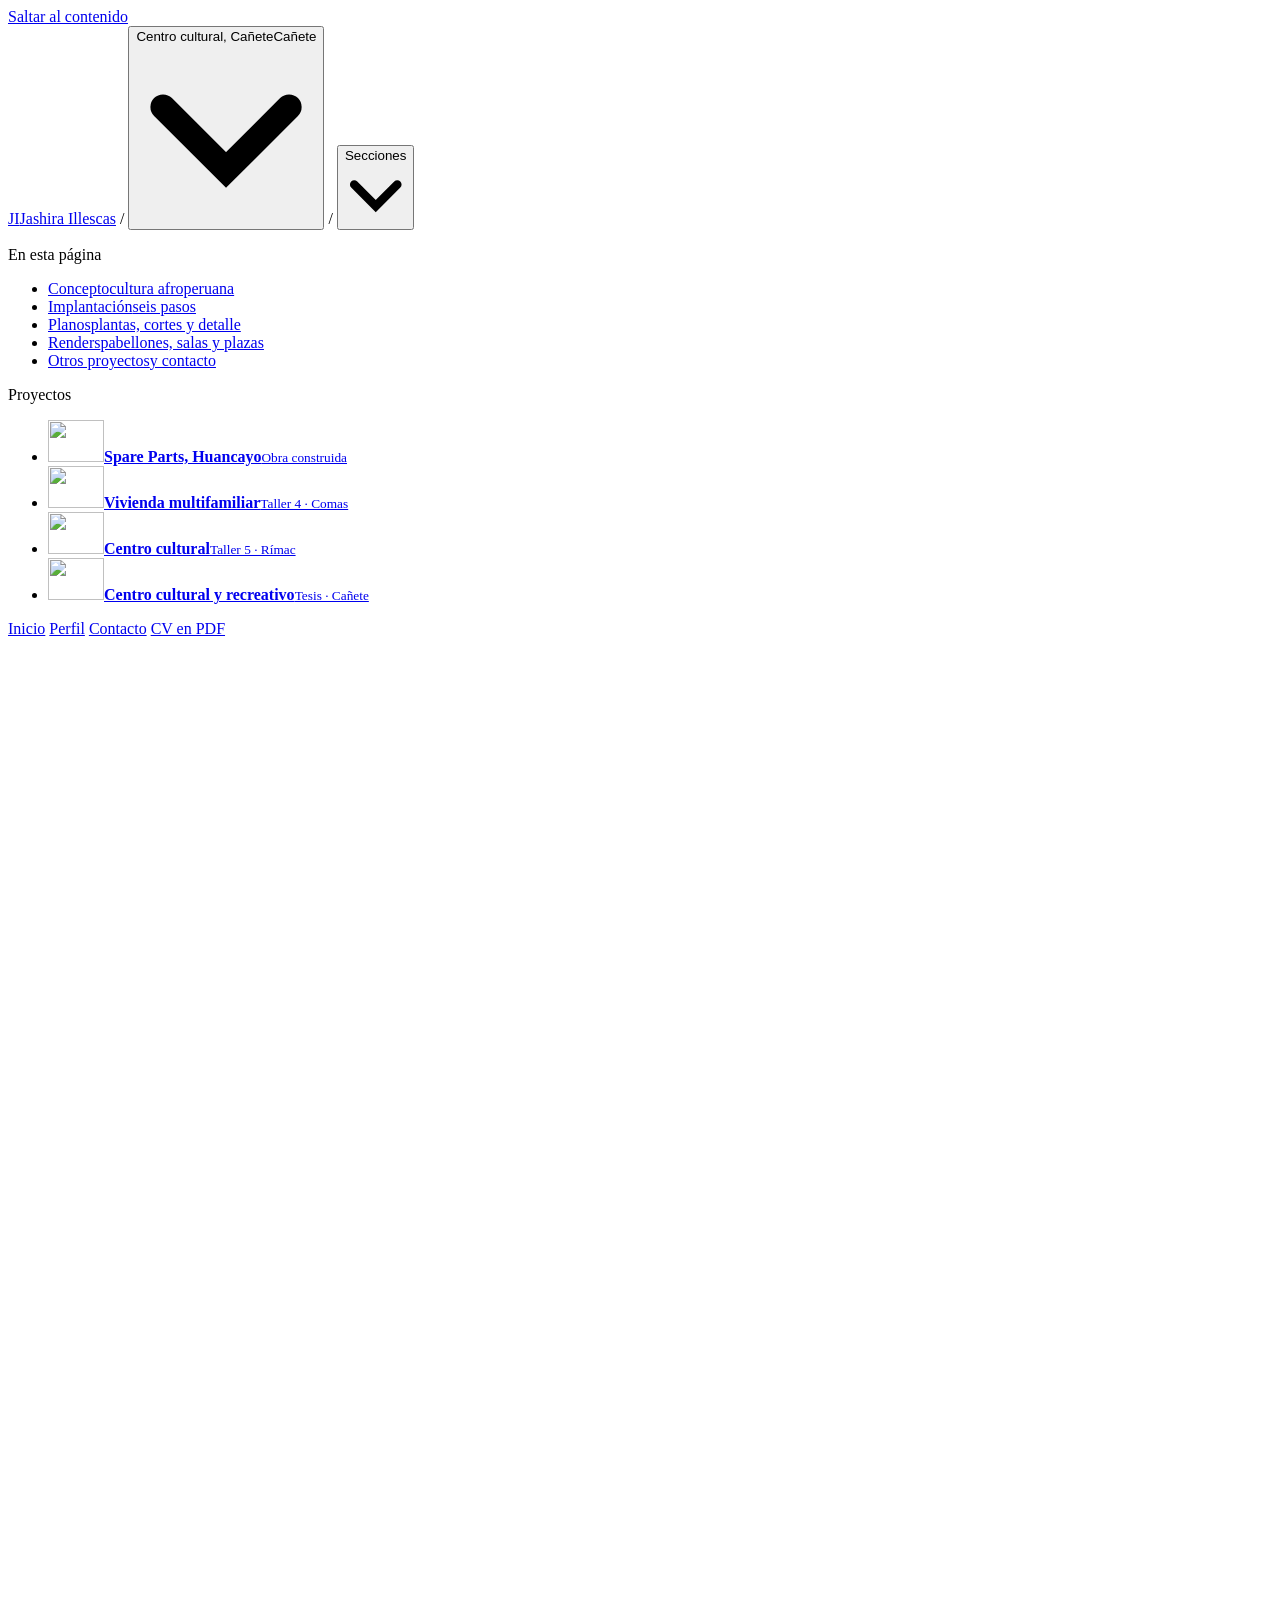
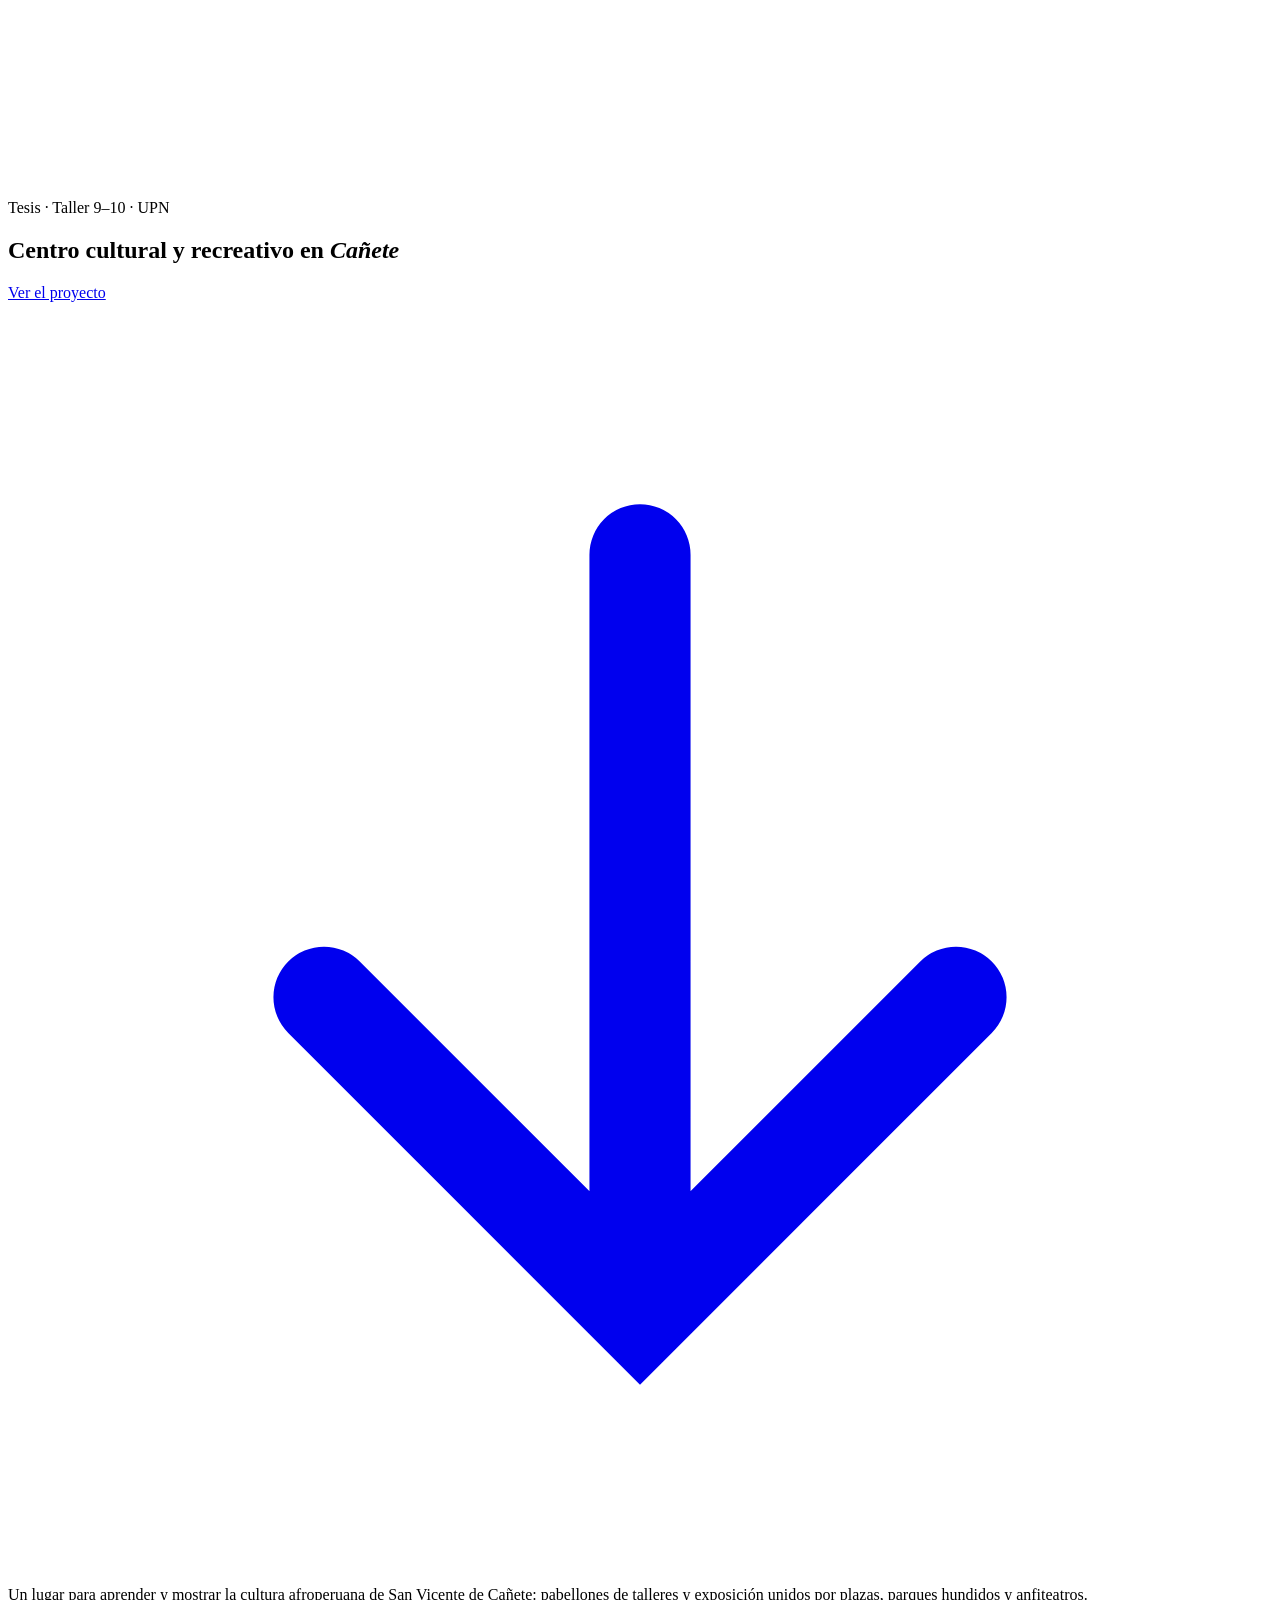
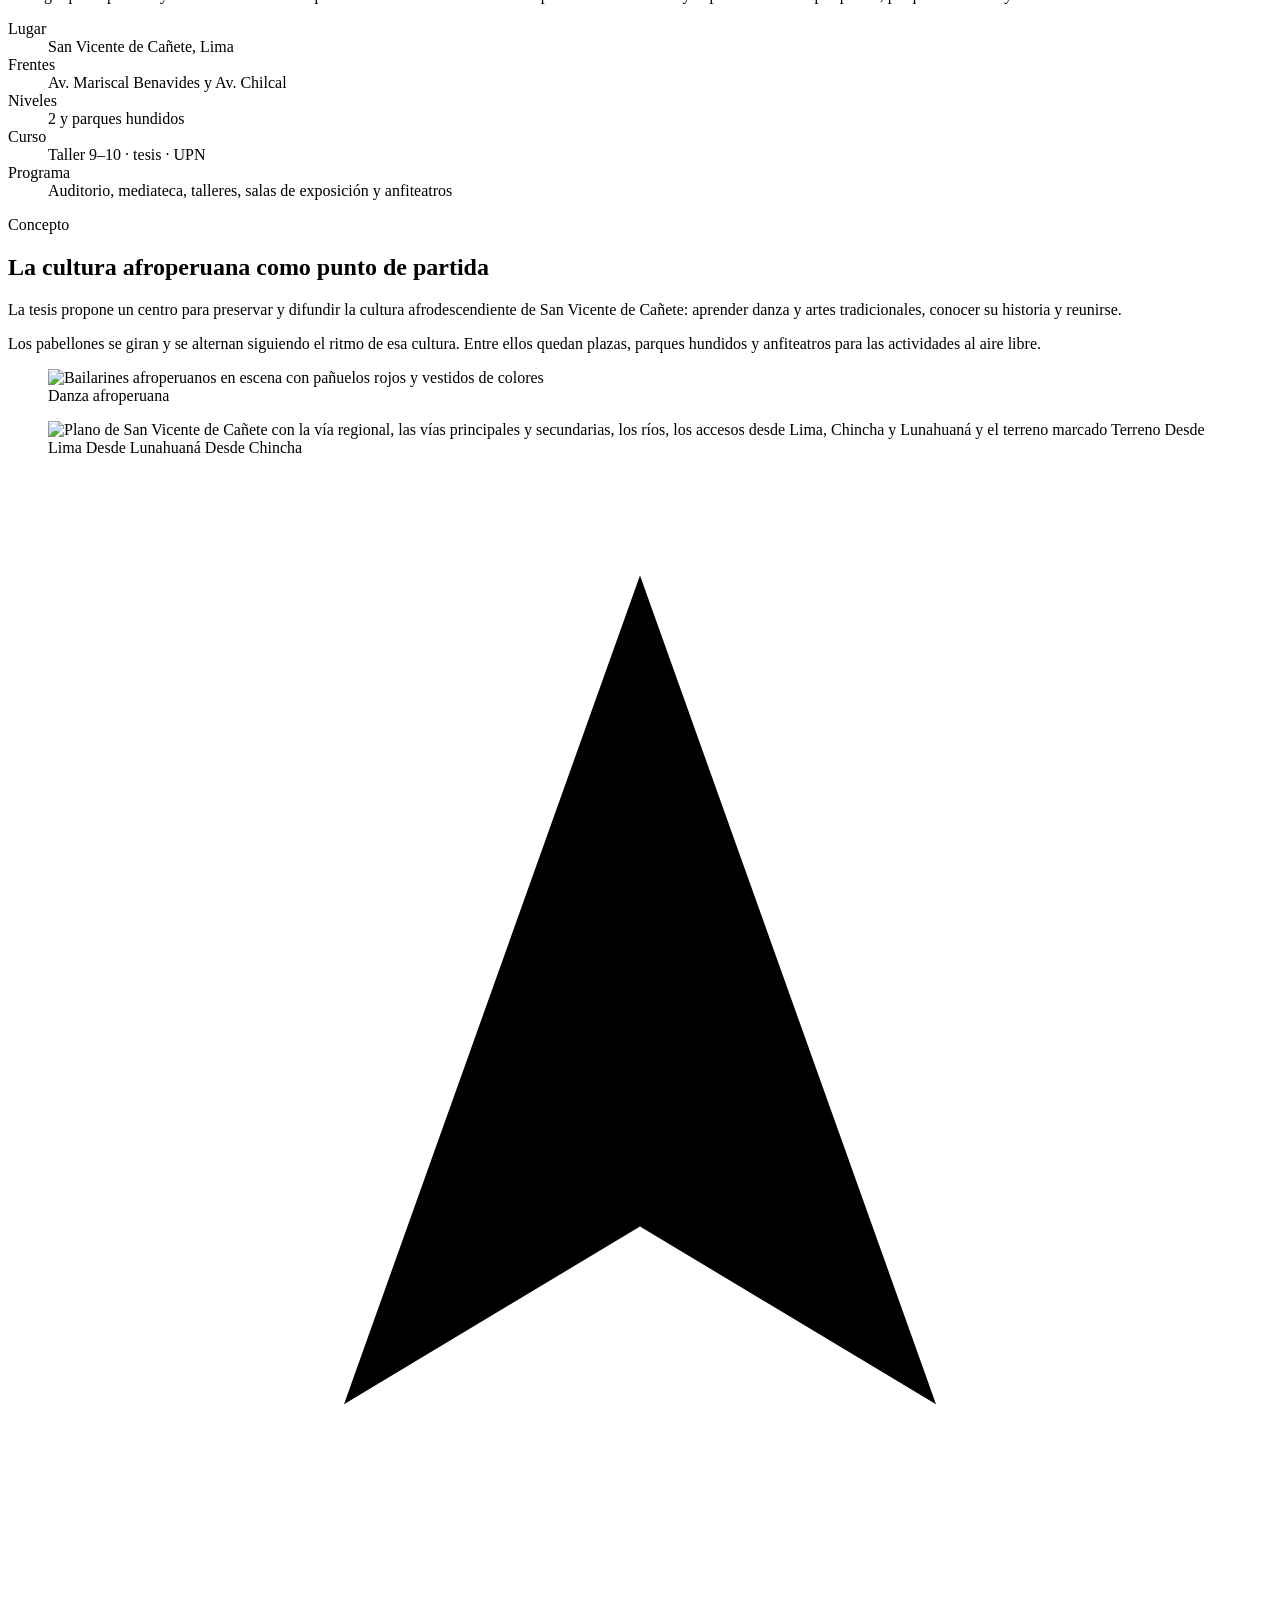
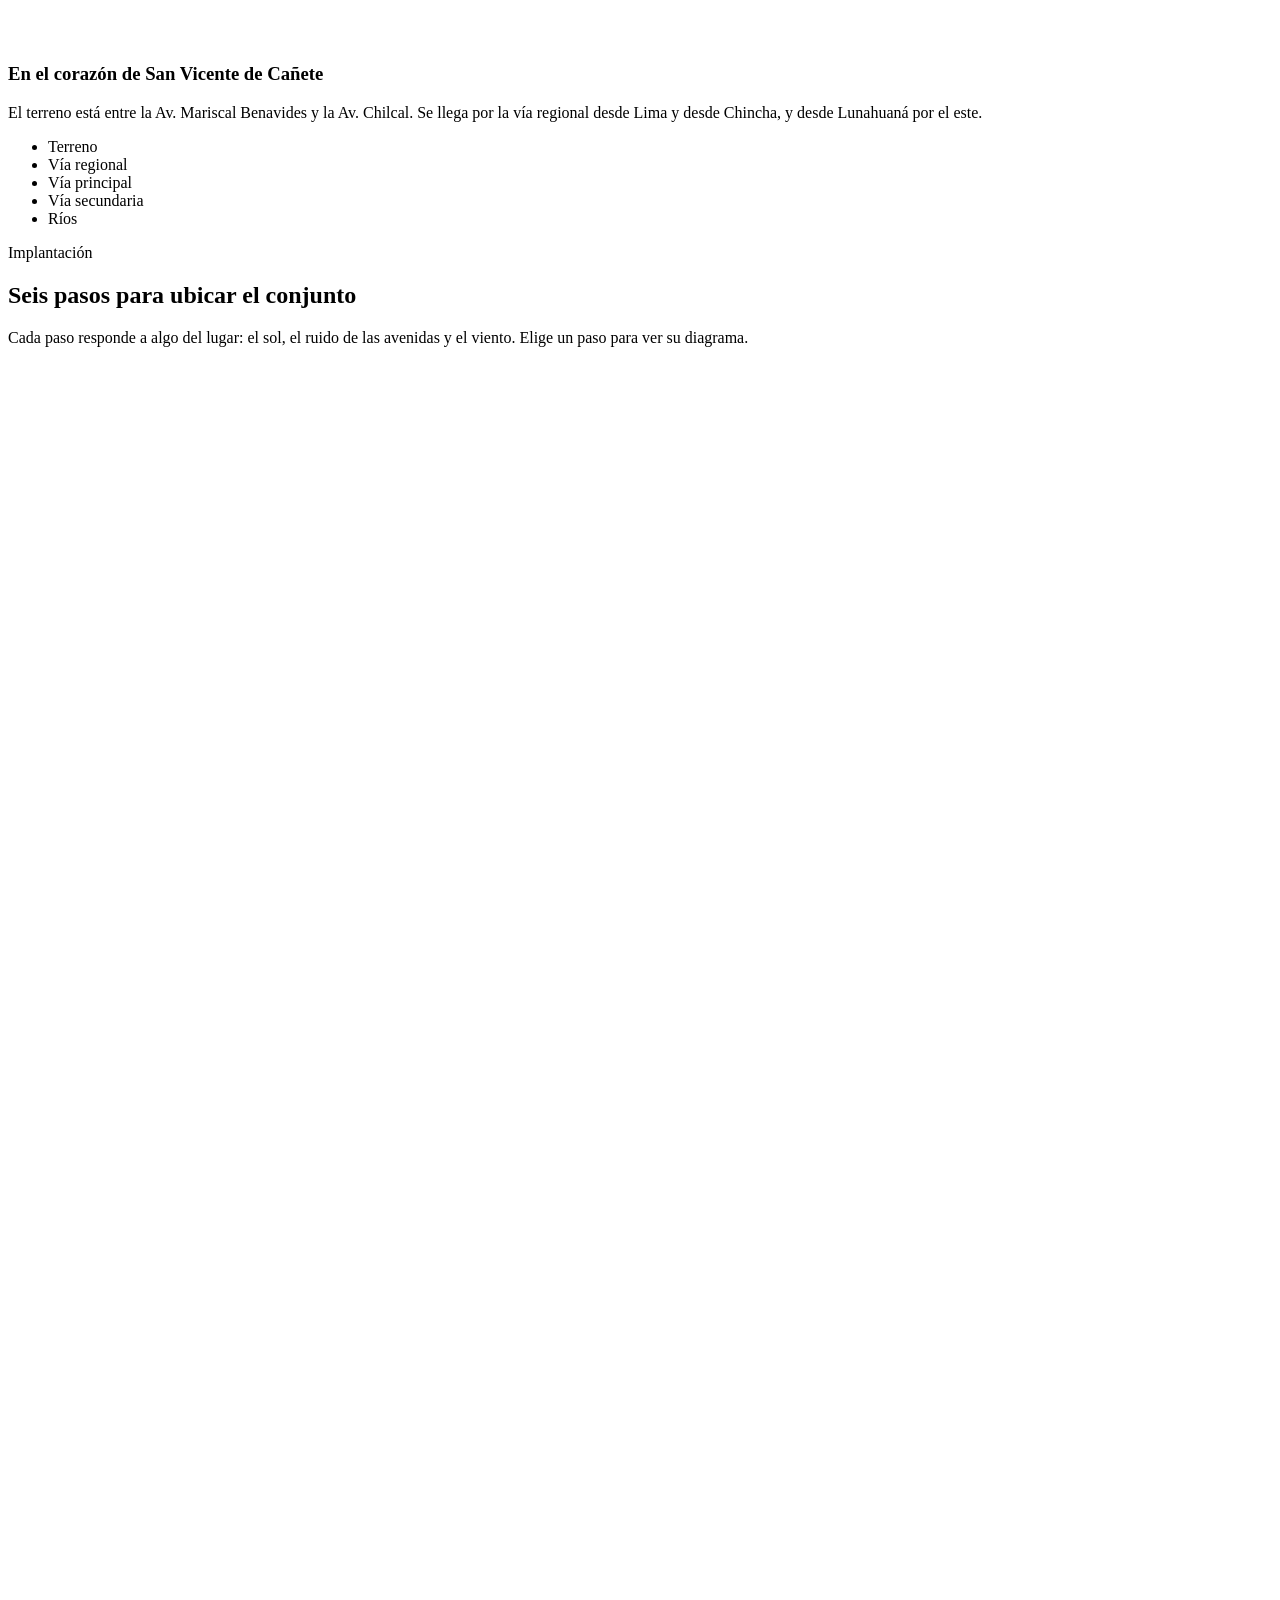
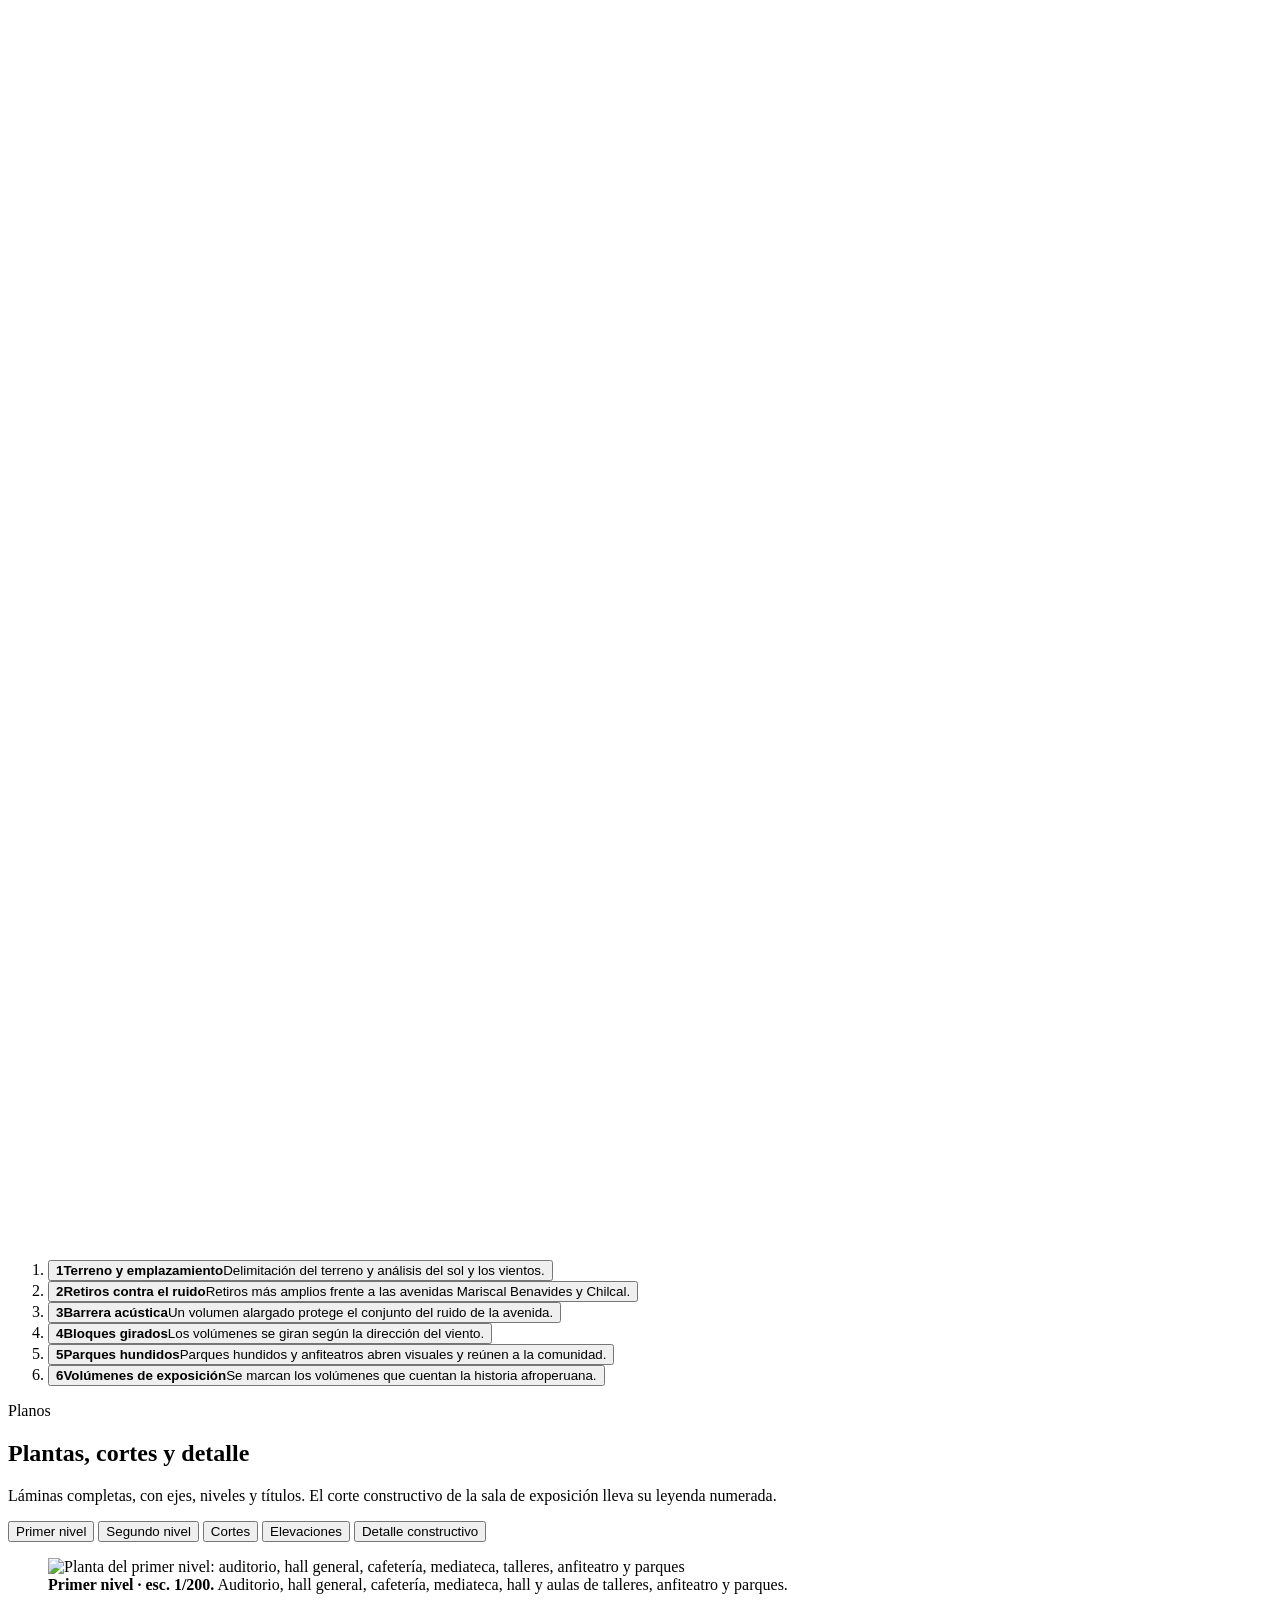
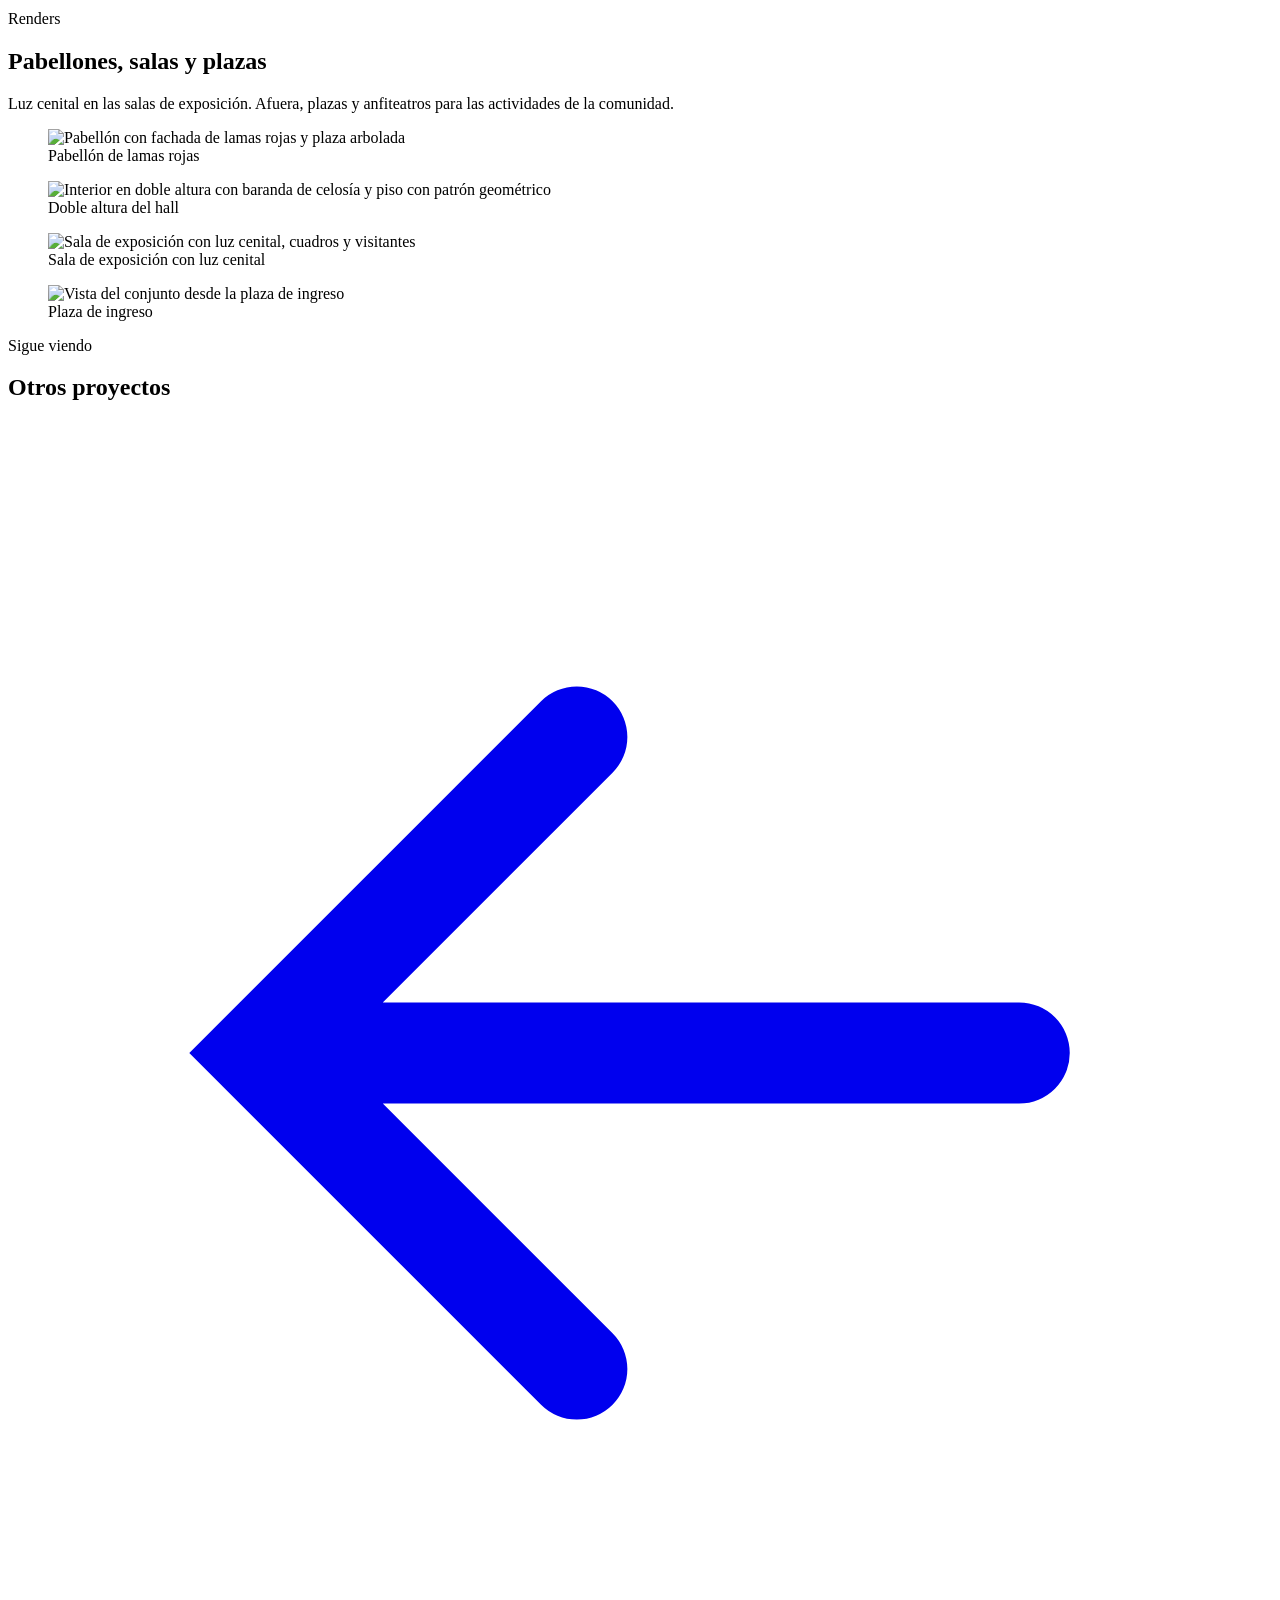
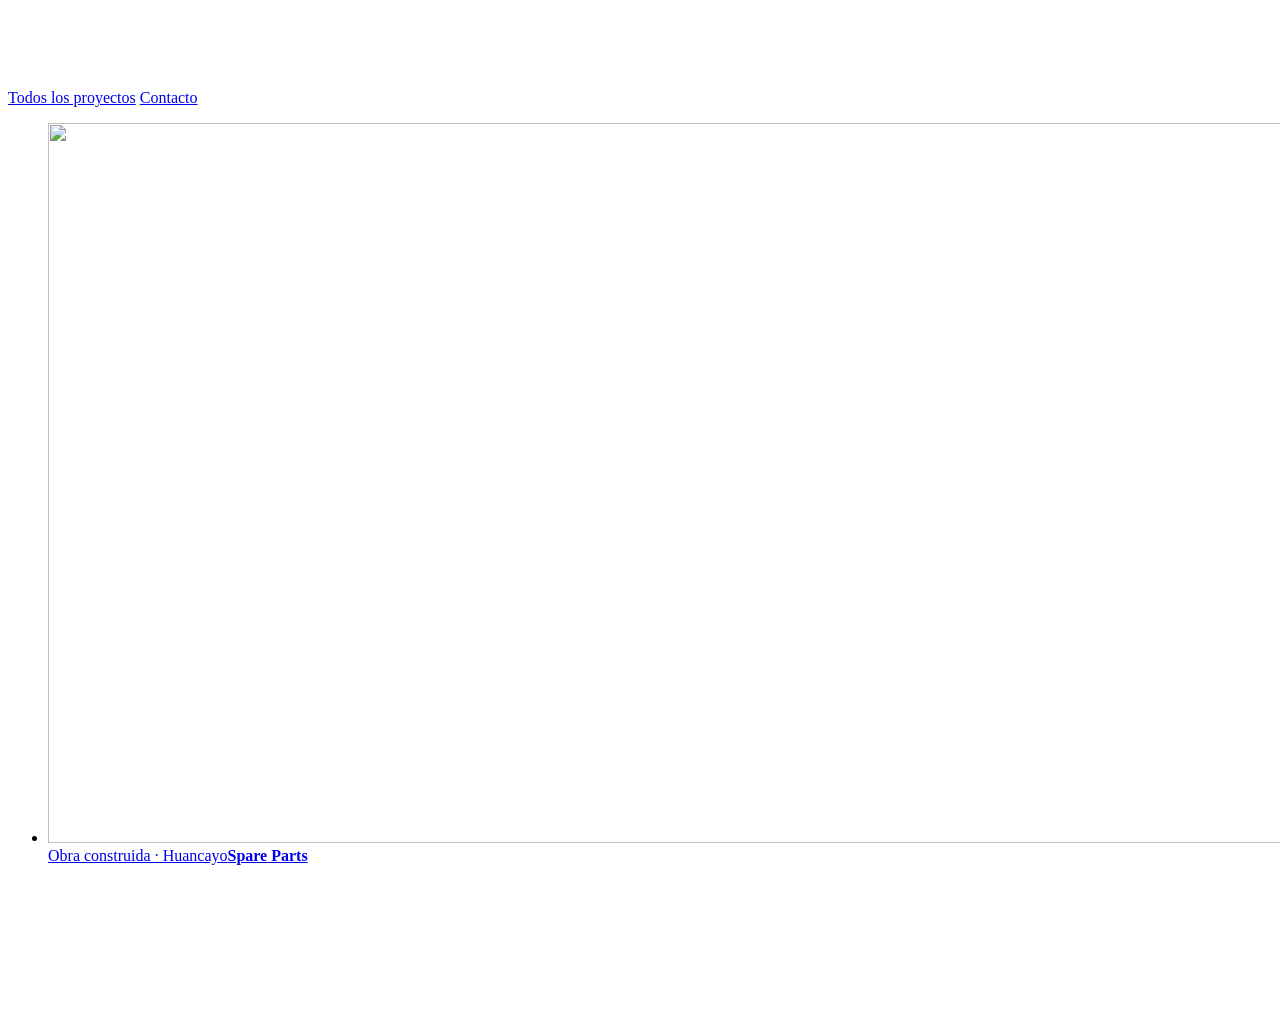
==== centro-cultural-canete.html @ 778f3040 "Add files via upload" ====
<!doctype html>
<html lang="es">
<head>
  <meta charset="utf-8">
  <meta name="viewport" content="width=device-width, initial-scale=1">
  <title>Centro cultural y recreativo en Cañete · Jashira Illescas</title>
  <meta name="description" content="Tesis (Taller 9–10, UPN): centro cultural y recreativo para la cultura afroperuana en San Vicente de Cañete. Implantación, plantas, cortes, elevaciones, detalle constructivo y renders.">
  <meta name="theme-color" content="#f2f2ef">
  <meta property="og:title" content="Centro cultural y recreativo en Cañete · Jashira Illescas">
  <meta property="og:description" content="Mi tesis: pabellones, parques hundidos y anfiteatros en San Vicente de Cañete.">
  <meta property="og:image" content="img/og.jpg">
  <link rel="icon" href="assets/img/favicon.svg" type="image/svg+xml">
  <link rel="preconnect" href="https://fonts.googleapis.com">
  <link rel="preconnect" href="https://fonts.gstatic.com" crossorigin>
  <link rel="stylesheet" href="https://fonts.googleapis.com/css2?family=Commissioner:wght,FLAR,VOLM@300..700,40,0&family=Fraunces:ital,opsz,wght,SOFT,WONK@0,9..144,300..600,100,0;1,9..144,300..600,100,1&display=swap">
  <link rel="stylesheet" href="assets/css/styles.css?v=10">
  <script>
    // Antes del primer pintado: marca que hay JS, permite ver la versión con todas las animaciones
    // (localStorage animar=1) y, al llegar desde otra página del sitio, le da a la portada (o a la tarjeta
    // del proyecto de donde vienes) el nombre «foto» para que la imagen viaje en la transición.
    (function () {
      var h = document.documentElement;
      h.classList.add("js");
      try { if (localStorage.getItem("animar") === "1") h.classList.add("animar"); } catch (e) {}
      addEventListener("pagereveal", function (e) {
        if (!e.viewTransition || (!h.classList.contains("animar") && matchMedia("(prefers-reduced-motion: reduce)").matches)) return;
        var img = document.querySelector(".cubierta__img img");
        if (!img) {
          var act = window.navigation && navigation.activation, desde = act && act.from && act.from.url;
          var archivo = desde ? new URL(desde).pathname.split("/").pop() : "";
          if (archivo) img = document.querySelector('.destacada[href="' + archivo + '"] > img, .tarjeta[href="' + archivo + '"] img');
        }
        if (!img) return;
        var r = img.getBoundingClientRect();
        if (!(r.width && r.bottom > 0 && r.top < innerHeight)) return;
        img.style.viewTransitionName = "foto";
        e.viewTransition.finished.finally(function () { img.style.viewTransitionName = ""; });
      });
    })();
  </script>
  <script type="speculationrules">
    { "prerender": [{ "where": { "and": [{ "href_matches": "/*" }, { "not": { "selector_matches": "[download], [target=_blank]" } }] }, "eagerness": "moderate" }] }
  </script>
</head>
<body data-proyecto="canete">
  <a class="saltar" href="#contenido">Saltar al contenido</a>

  <header class="isla isla--proyecto vidrio" data-isla data-brillo>
    <a class="isla__marca" href="./" aria-label="Inicio: Jashira Illescas"><span class="isla__sello" aria-hidden="true">JI</span><span class="isla__nombre">Jashira Illescas</span></a>
    <span class="isla__sep" aria-hidden="true">/</span>
    <button class="isla__boton isla__boton--proyecto" type="button" data-abre="proyectos" aria-expanded="false" aria-controls="proyectos"><i aria-hidden="true"></i><span class="isla__largo">Centro cultural, Cañete</span><span class="isla__corto">Cañete</span><svg class="flecha-abajo" viewBox="0 0 10 10" aria-hidden="true"><path d="M1.5 3.5 5 7l3.5-3.5" fill="none" stroke="currentColor" stroke-width="1.4" stroke-linecap="round"/></svg></button>
    <span class="isla__sep" aria-hidden="true">/</span>
    <button class="isla__boton isla__boton--seccion" type="button" data-abre="secciones" aria-expanded="false" aria-controls="secciones"><span data-seccion-actual>Secciones</span><svg class="flecha-abajo" viewBox="0 0 10 10" aria-hidden="true"><path d="M1.5 3.5 5 7l3.5-3.5" fill="none" stroke="currentColor" stroke-width="1.4" stroke-linecap="round"/></svg></button>
    <span class="isla__avance" aria-hidden="true"></span>
  </header>
  <nav class="emergente vidrio" id="secciones" aria-label="Secciones del proyecto">
    <p class="emergente__titulo">En esta página</p>
    <ul class="lista-secciones">
      <li><a href="#concepto"><span>Concepto</span><span>cultura afroperuana</span></a></li>
      <li><a href="#implantacion"><span>Implantación</span><span>seis pasos</span></a></li>
      <li><a href="#planos"><span>Planos</span><span>plantas, cortes y detalle</span></a></li>
      <li><a href="#renders"><span>Renders</span><span>pabellones, salas y plazas</span></a></li>
      <li><a href="#fin"><span>Otros proyectos</span><span>y contacto</span></a></li>
    </ul>
  </nav>
  <nav class="emergente vidrio" id="proyectos" aria-label="Proyectos">
    <p class="emergente__titulo">Proyectos</p>
    <ul class="lista-proyectos">
      <li><a href="spare-parts-huancayo.html" style="--c-acr: var(--spare-acrilico)"><img src="img/spare/mini-480.webp" alt="" width="56" height="42" loading="lazy"><span><strong>Spare Parts, Huancayo</strong><small>Obra construida</small></span><i aria-hidden="true"></i></a></li>
      <li><a href="vivienda-multifamiliar.html" style="--c-acr: var(--vivienda-acrilico)"><img src="img/vivienda/mini-480.webp" alt="" width="56" height="42" loading="lazy"><span><strong>Vivienda multifamiliar</strong><small>Taller 4 · Comas</small></span><i aria-hidden="true"></i></a></li>
      <li><a href="centro-cultural-rimac.html" style="--c-acr: var(--rimac-acrilico)"><img src="img/rimac/mini-480.webp" alt="" width="56" height="42" loading="lazy"><span><strong>Centro cultural</strong><small>Taller 5 · Rímac</small></span><i aria-hidden="true"></i></a></li>
      <li><a href="centro-cultural-canete.html" aria-current="page" style="--c-acr: var(--canete-acrilico)"><img src="img/canete/mini-480.webp" alt="" width="56" height="42" loading="lazy"><span><strong>Centro cultural y recreativo</strong><small>Tesis · Cañete</small></span><i aria-hidden="true"></i></a></li>
    </ul>
    <div class="emergente__pie">
      <a href="./">Inicio</a>
      <a href="./#perfil">Perfil</a>
      <a href="./#contacto">Contacto</a>
      <a class="cv" href="descargas/CV_Jashira_Illescas.pdf" download>CV en PDF</a>
    </div>
  </nav>

  <main id="contenido">
    <section class="cubierta" aria-labelledby="t-proyecto">
      <figure class="cubierta__img"><img src="img/canete/portada-2000.webp" srcset="img/canete/portada-1200.webp 1200w, img/canete/portada-2000.webp 2000w" sizes="100vw" width="2000" height="1125" fetchpriority="high" alt="Render al atardecer: fachada de vidrio con celosías de madera sobre una plaza con graderías y árboles"></figure>
      <div class="contenedor cubierta__contenido">
        <div class="cubierta__placa vidrio vidrio--oscuro" data-brillo>
          <span class="canto" aria-hidden="true"></span>
          <p class="etiqueta etiqueta--clara">Tesis · Taller 9–10 · UPN</p>
          <h1 class="cubierta__titulo" id="t-proyecto">Centro cultural y recreativo en <em>Cañete</em></h1>
        </div>
        <a class="cubierta__bajar vidrio vidrio--oscuro" href="#resumen">Ver el proyecto <svg viewBox="0 0 20 20" fill="none" stroke="currentColor" stroke-width="1.6" stroke-linecap="round" aria-hidden="true"><path d="M10 4v12m-5-5 5 5 5-5"/></svg></a>
      </div>
    </section>

    <!-- resumen: lema y ficha, fuera de la foto -->
    <section class="resumen" id="resumen" aria-label="Resumen del proyecto">
      <div class="contenedor hoja resumen__hoja revelar" data-brillo>
        <p class="resumen__lema">Un lugar para aprender y mostrar la cultura afroperuana de San Vicente de Cañete: pabellones de talleres y exposición unidos por plazas, parques hundidos y anfiteatros.</p>
        <dl class="ficha">
          <div><dt>Lugar</dt><dd>San Vicente de Cañete, Lima</dd></div>
          <div><dt>Frentes</dt><dd>Av. Mariscal Benavides y Av. Chilcal</dd></div>
          <div><dt>Niveles</dt><dd>2 y parques hundidos</dd></div>
          <div><dt>Curso</dt><dd>Taller 9–10 · tesis · UPN</dd></div>
          <div class="ficha__ancha"><dt>Programa</dt><dd>Auditorio, mediateca, talleres, salas de exposición y anfiteatros</dd></div>
        </dl>
      </div>
    </section>

    <section class="seccion" id="concepto" aria-labelledby="t-concepto">
      <div class="contenedor hoja" data-brillo>
        <div class="bloque">
          <div class="revelar">
            <p class="etiqueta">Concepto</p>
            <h2 class="titulo" id="t-concepto">La cultura afroperuana como punto de partida</h2>
            <p class="entradilla" style="margin-top:1.2rem">La tesis propone un centro para preservar y difundir la cultura afrodescendiente de San Vicente de Cañete: aprender danza y artes tradicionales, conocer su historia y reunirse.</p>
            <p class="texto">Los pabellones se giran y se alternan siguiendo el ritmo de esa cultura. Entre ellos quedan plazas, parques hundidos y anfiteatros para las actividades al aire libre.</p>
          </div>
          <div class="galeria revelar">
            <figure class="foto g-12"><img src="img/canete/danza-500.webp" width="500" height="333" loading="lazy" alt="Bailarines afroperuanos en escena con pañuelos rojos y vestidos de colores" style="max-width:500px"><figcaption>Danza afroperuana</figcaption></figure>
          </div>
        </div>

        <!-- ubicación: el mapa con el terreno, los accesos y la leyenda de la lámina -->
        <div class="ubicacion revelar">
          <figure class="ubicacion__mapa capa">
            <div class="mapa-lienzo">
              <img src="img/canete/mapa-ubicacion-1440.webp" srcset="img/canete/mapa-ubicacion-900.webp 900w, img/canete/mapa-ubicacion-1440.webp 1440w" sizes="(min-width: 860px) 640px, 92vw" width="1440" height="1019" loading="lazy" alt="Plano de San Vicente de Cañete con la vía regional, las vías principales y secundarias, los ríos, los accesos desde Lima, Chincha y Lunahuaná y el terreno marcado">
              <span class="marca-mapa" style="--x: 49.1%; --y: 42.7%"><i aria-hidden="true"></i><span class="marca-mapa__etq vidrio">Terreno</span></span>
              <span class="rotulo-mapa rotulo-mapa--izq vidrio" style="--x: 1%; --y: 31%">Desde Lima</span>
              <span class="rotulo-mapa rotulo-mapa--der vidrio" style="--x: 99%; --y: 39%; --y-movil: 58%">Desde Lunahuaná</span>
              <span class="rotulo-mapa vidrio" style="--x: 42%; --y: 86%">Desde Chincha</span>
              <span class="norte-mapa vidrio" aria-hidden="true"><svg viewBox="0 0 20 20"><path d="M10 2 5 16l5-3 5 3Z" fill="currentColor"/></svg></span>
            </div>
          </figure>
          <div class="ubicacion__texto">
            <h3 class="titulo-3">En el corazón de San Vicente de Cañete</h3>
            <p>El terreno está entre la Av. Mariscal Benavides y la Av. Chilcal. Se llega por la vía regional desde Lima y desde Chincha, y desde Lunahuaná por el este.</p>
            <ul class="leyenda-mapa">
              <li><i class="punto" style="background: var(--acento)"></i>Terreno</li>
              <li><i style="background:#a8779a;height:5px"></i>Vía regional</li>
              <li><i style="background:#d9a7bf"></i>Vía principal</li>
              <li><i style="background:#b09a8e"></i>Vía secundaria</li>
              <li><i style="background:#a9cde0"></i>Ríos</li>
            </ul>
          </div>
        </div>
      </div>
    </section>

    <section class="seccion" id="implantacion" aria-labelledby="t-implantacion">
      <div class="contenedor hoja" data-brillo>
        <header class="cabeza cabeza--dos revelar">
          <p class="etiqueta">Implantación</p>
          <h2 class="titulo" id="t-implantacion">Seis pasos para ubicar el conjunto</h2>
          <p class="entradilla">Cada paso responde a algo del lugar: el sol, el ruido de las avenidas y el viento. Elige un paso para ver su diagrama.</p>
        </header>
        <div class="proceso revelar" data-proceso>
          <div class="proceso__escena">
            <img class="activo" data-paso="1" src="img/canete/proceso-1-720.webp" srcset="img/canete/proceso-1-720.webp 720w, img/canete/proceso-1-1123.webp 1123w" sizes="(min-width: 860px) 760px, 92vw" width="1123" height="716" loading="lazy" alt="Diagrama 1: el terreno delimitado junto a las avenidas, con el recorrido del sol">
            <img data-paso="2" src="img/canete/proceso-2-720.webp" srcset="img/canete/proceso-2-720.webp 720w, img/canete/proceso-2-867.webp 867w" sizes="(min-width: 860px) 760px, 92vw" width="867" height="525" loading="lazy" alt="Diagrama 2: el terreno con retiros ampliados hacia las avenidas">
            <img data-paso="3" src="img/canete/proceso-3-720.webp" srcset="img/canete/proceso-3-720.webp 720w, img/canete/proceso-3-867.webp 867w" sizes="(min-width: 860px) 760px, 92vw" width="867" height="525" loading="lazy" alt="Diagrama 3: un volumen alargado como barrera acústica frente a la avenida">
            <img data-paso="4" src="img/canete/proceso-4-720.webp" srcset="img/canete/proceso-4-720.webp 720w, img/canete/proceso-4-1373.webp 1373w" sizes="(min-width: 860px) 760px, 92vw" width="1373" height="791" loading="lazy" alt="Diagrama 4: bloques girados según la dirección del viento">
            <img data-paso="5" src="img/canete/proceso-5-720.webp" srcset="img/canete/proceso-5-720.webp 720w, img/canete/proceso-5-1207.webp 1207w" sizes="(min-width: 860px) 760px, 92vw" width="1207" height="729" loading="lazy" alt="Diagrama 5: el conjunto con parques hundidos y anfiteatros">
            <img data-paso="6" src="img/canete/proceso-6-720.webp" srcset="img/canete/proceso-6-720.webp 720w, img/canete/proceso-6-1285.webp 1285w" sizes="(min-width: 860px) 760px, 92vw" width="1285" height="771" loading="lazy" alt="Diagrama 6: el conjunto final con los volúmenes de exposición marcados">
          </div>
          <ol class="proceso__pasos">
            <li><button type="button" data-paso="1" aria-pressed="true"><b>1</b><strong>Terreno y emplazamiento</strong><span>Delimitación del terreno y análisis del sol y los vientos.</span></button></li>
            <li><button type="button" data-paso="2" aria-pressed="false"><b>2</b><strong>Retiros contra el ruido</strong><span>Retiros más amplios frente a las avenidas Mariscal Benavides y Chilcal.</span></button></li>
            <li><button type="button" data-paso="3" aria-pressed="false"><b>3</b><strong>Barrera acústica</strong><span>Un volumen alargado protege el conjunto del ruido de la avenida.</span></button></li>
            <li><button type="button" data-paso="4" aria-pressed="false"><b>4</b><strong>Bloques girados</strong><span>Los volúmenes se giran según la dirección del viento.</span></button></li>
            <li><button type="button" data-paso="5" aria-pressed="false"><b>5</b><strong>Parques hundidos</strong><span>Parques hundidos y anfiteatros abren visuales y reúnen a la comunidad.</span></button></li>
            <li><button type="button" data-paso="6" aria-pressed="false"><b>6</b><strong>Volúmenes de exposición</strong><span>Se marcan los volúmenes que cuentan la historia afroperuana.</span></button></li>
          </ol>
        </div>
      </div>
    </section>

    <section class="seccion" id="planos" aria-labelledby="t-planos">
      <div class="contenedor hoja" data-brillo>
        <header class="cabeza cabeza--dos revelar">
          <p class="etiqueta">Planos</p>
          <h2 class="titulo" id="t-planos">Plantas, cortes y detalle</h2>
          <p class="entradilla">Láminas completas, con ejes, niveles y títulos. El corte constructivo de la sala de exposición lleva su leyenda numerada.</p>
        </header>
        <div class="mesa revelar">
          <div class="mesa__barra">
            <div class="segmentado" data-segmentado role="tablist" aria-label="Láminas">
              <button type="button" role="tab" id="tc1" aria-controls="pc1" aria-selected="true">Primer nivel</button>
              <button type="button" role="tab" id="tc2" aria-controls="pc2" aria-selected="false">Segundo nivel</button>
              <button type="button" role="tab" id="tc3" aria-controls="pc3" aria-selected="false">Cortes</button>
              <button type="button" role="tab" id="tc4" aria-controls="pc4" aria-selected="false">Elevaciones</button>
              <button type="button" role="tab" id="tc5" aria-controls="pc5" aria-selected="false">Detalle constructivo</button>
            </div>
          </div>
          <figure class="lamina" id="pc1" role="tabpanel" aria-labelledby="tc1" style="--w: 1400"><img src="img/canete/planta-primer-nivel-2600.webp" srcset="img/canete/planta-primer-nivel-1400.webp 1400w, img/canete/planta-primer-nivel-2600.webp 2600w" sizes="(min-width: 1320px) 1150px, 94vw" width="2600" height="1494" loading="lazy" alt="Planta del primer nivel: auditorio, hall general, cafetería, mediateca, talleres, anfiteatro y parques">
            <figcaption><strong>Primer nivel · esc. 1/200.</strong> Auditorio, hall general, cafetería, mediateca, hall y aulas de talleres, anfiteatro y parques.</figcaption></figure>
          <figure class="lamina" id="pc2" role="tabpanel" aria-labelledby="tc2" style="--w: 1400" hidden><img src="img/canete/planta-segundo-nivel-2600.webp" srcset="img/canete/planta-segundo-nivel-1400.webp 1400w, img/canete/planta-segundo-nivel-2600.webp 2600w" sizes="(min-width: 1320px) 1150px, 94vw" width="2600" height="1818" loading="lazy" alt="Planta del segundo nivel: salas de exposición temporal y permanente, administración y talleres artísticos">
            <figcaption><strong>Segundo nivel · esc. 1/200.</strong> Control del auditorio, hall y salas de exposición temporal y permanente, administración y talleres artísticos.</figcaption></figure>
          <div class="lamina" id="pc3" role="tabpanel" aria-labelledby="tc3" hidden>
            <div class="laminas-apiladas" style="width:100%">
              <figure class="lamina" style="--w: 1400"><img src="img/canete/corte-aa-2600.webp" srcset="img/canete/corte-aa-1400.webp 1400w, img/canete/corte-aa-2600.webp 2600w" sizes="(min-width: 1320px) 1150px, 94vw" width="2600" height="559" loading="lazy" alt="Corte longitudinal A-A del conjunto con foyer, salas de exposición y hall"><figcaption><strong>Corte longitudinal A-A.</strong> Foyer, salas de exposición y hall de exposición.</figcaption></figure>
              <figure class="lamina" style="--w: 1400"><img src="img/canete/corte-bb-2600.webp" srcset="img/canete/corte-bb-1400.webp 1400w, img/canete/corte-bb-2600.webp 2600w" sizes="(min-width: 1320px) 1150px, 94vw" width="2600" height="522" loading="lazy" alt="Corte longitudinal B-B por el escenario y los talleres, con el parque hundido"><figcaption><strong>Corte longitudinal B-B.</strong> Escenario, talleres y el parque hundido.</figcaption></figure>
              <div class="laminas-par">
                <figure class="lamina" style="--w: 1397"><img src="img/canete/corte-cc-2600.webp" srcset="img/canete/corte-cc-1397.webp 1397w, img/canete/corte-cc-2600.webp 2600w" sizes="(min-width: 1320px) 570px, (min-width: 760px) 45vw, 92vw" width="2600" height="1016" loading="lazy" alt="Corte transversal C-C con talleres y el parque hundido entre pabellones"><figcaption><strong>Corte transversal C-C.</strong> Parque hundido entre pabellones.</figcaption></figure>
                <figure class="lamina" style="--w: 1400"><img src="img/canete/corte-dd-2600.webp" srcset="img/canete/corte-dd-1400.webp 1400w, img/canete/corte-dd-2600.webp 2600w" sizes="(min-width: 1320px) 570px, (min-width: 760px) 45vw, 92vw" width="2600" height="949" loading="lazy" alt="Corte transversal D-D por el auditorio con graderías y escenario"><figcaption><strong>Corte transversal D-D.</strong> Auditorio con graderías y escenario.</figcaption></figure>
              </div>
            </div>
          </div>
          <div class="lamina" id="pc4" role="tabpanel" aria-labelledby="tc4" hidden>
            <div class="laminas-apiladas" style="width:100%">
              <figure class="lamina" style="--w: 1400"><img src="img/canete/elevacion-frontal-2600.webp" srcset="img/canete/elevacion-frontal-1400.webp 1400w, img/canete/elevacion-frontal-2600.webp 2600w" sizes="(min-width: 1320px) 1150px, 94vw" width="2600" height="436" loading="lazy" alt="Elevación frontal con volúmenes de vidrio y celosías verticales"><figcaption><strong>Elevación frontal.</strong></figcaption></figure>
              <figure class="lamina" style="--w: 1400"><img src="img/canete/elevacion-posterior-2600.webp" srcset="img/canete/elevacion-posterior-1400.webp 1400w, img/canete/elevacion-posterior-2600.webp 2600w" sizes="(min-width: 1320px) 1150px, 94vw" width="2600" height="436" loading="lazy" alt="Elevación posterior con el auditorio de techo a dos aguas"><figcaption><strong>Elevación posterior.</strong></figcaption></figure>
              <figure class="lamina" style="--w: 1400"><img src="img/canete/elevacion-lateral-2600.webp" srcset="img/canete/elevacion-lateral-1400.webp 1400w, img/canete/elevacion-lateral-2600.webp 2600w" sizes="(min-width: 1320px) 1150px, 94vw" width="2600" height="518" loading="lazy" alt="Elevación lateral derecha con el pabellón de lamas rojas"><figcaption><strong>Elevación lateral derecha.</strong></figcaption></figure>
            </div>
          </div>
          <div class="lamina" id="pc5" role="tabpanel" aria-labelledby="tc5" hidden>
            <figure class="lamina" style="--w: 1400; width:100%">
              <div class="detalle">
                <img src="img/canete/corte-constructivo-2600.webp" srcset="img/canete/corte-constructivo-1400.webp 1400w, img/canete/corte-constructivo-2600.webp 2600w" sizes="(min-width: 1320px) 1150px, 94vw" width="2600" height="1527" loading="lazy" alt="Corte constructivo de la sala de exposición: cubierta metálica ligera sobre armadura, vigas y columnas de concreto, losa aligerada, cielo raso, falso piso y zapatas">
                <span class="detalle__n" style="--x:26.97%;--y:1.68%">1</span><span class="detalle__n" style="--x:36.47%;--y:9.49%">2</span><span class="detalle__n" style="--x:42.2%;--y:18.5%">3</span><span class="detalle__n" style="--x:34.54%;--y:30.36%">4</span><span class="detalle__n" style="--x:35.17%;--y:18.5%">5</span><span class="detalle__n" style="--x:20.32%;--y:18.5%">6</span><span class="detalle__n" style="--x:24.4%;--y:47.21%">7</span><span class="detalle__n" style="--x:39.62%;--y:57.52%">8</span><span class="detalle__n" style="--x:38.12%;--y:80.81%">9</span><span class="detalle__n" style="--x:30.99%;--y:90.93%">10</span>
              </div>
              <figcaption><strong>Corte constructivo de la sala de exposición.</strong> Los números corresponden a la leyenda.</figcaption>
            </figure>
            <ol class="leyenda-detalle" style="margin-top:1.2rem;width:100%">
              <li><b>1</b>Cubierta de techo metálica ligera</li>
              <li><b>2</b>Sistema de arriostramiento y soporte de cubierta</li>
              <li><b>3</b>Viga estructural de concreto armado</li>
              <li><b>4</b>Columna estructural de concreto armado</li>
              <li><b>5</b>Columna estructural de albañilería confinada</li>
              <li><b>6</b>Lama de celosía en cubierta</li>
              <li><b>7</b>Losa aligerada</li>
              <li><b>8</b>Cielo raso flotante de drywall</li>
              <li><b>9</b>Falso piso</li>
              <li><b>10</b>Zapata de cimentación</li>
            </ol>
          </div>
        </div>
      </div>
    </section>

    <section class="seccion" id="renders" aria-labelledby="t-renders">
      <div class="contenedor hoja" data-brillo>
        <header class="cabeza cabeza--dos revelar">
          <p class="etiqueta">Renders</p>
          <h2 class="titulo" id="t-renders">Pabellones, salas y plazas</h2>
          <p class="entradilla">Luz cenital en las salas de exposición. Afuera, plazas y anfiteatros para las actividades de la comunidad.</p>
        </header>
        <div class="galeria revelar">
          <figure class="foto g-8"><img src="img/canete/render-fachada-1600.webp" srcset="img/canete/render-fachada-960.webp 960w, img/canete/render-fachada-1600.webp 1600w" sizes="(min-width: 760px) 66vw, 100vw" width="1600" height="1200" loading="lazy" alt="Pabellón con fachada de lamas rojas y plaza arbolada"><figcaption>Pabellón de lamas rojas</figcaption></figure>
          <figure class="foto foto--cubrir g-4"><img src="img/canete/render-interior-768.webp" width="768" height="576" loading="lazy" alt="Interior en doble altura con baranda de celosía y piso con patrón geométrico"><figcaption>Doble altura del hall</figcaption></figure>
          <figure class="foto g-6"><img src="img/canete/render-sala-1536.webp" srcset="img/canete/render-sala-960.webp 960w, img/canete/render-sala-1536.webp 1536w" sizes="(min-width: 760px) 50vw, 100vw" width="1536" height="1071" loading="lazy" alt="Sala de exposición con luz cenital, cuadros y visitantes"><figcaption>Sala de exposición con luz cenital</figcaption></figure>
          <figure class="foto g-6"><img src="img/canete/render-plaza-1536.webp" srcset="img/canete/render-plaza-960.webp 960w, img/canete/render-plaza-1536.webp 1536w" sizes="(min-width: 760px) 50vw, 100vw" width="1536" height="1152" loading="lazy" alt="Vista del conjunto desde la plaza de ingreso"><figcaption>Plaza de ingreso</figcaption></figure>
        </div>
      </div>
    </section>

    <!-- salida: aquí terminan los proyectos; se ofrece volver o escribir, no se vuelve a empezar -->
    <nav class="fin" id="fin" aria-labelledby="t-fin">
      <div class="contenedor hoja" data-brillo>
        <div class="fin__cab">
          <div>
            <p class="etiqueta">Sigue viendo</p>
            <h2 class="titulo" id="t-fin">Otros proyectos</h2>
          </div>
          <div class="fin__acciones">
            <a class="boton boton--volver" href="./#proyectos"><svg viewBox="0 0 20 20" fill="none" stroke="currentColor" stroke-width="1.6" stroke-linecap="round" aria-hidden="true"><path d="M16 10H4m5-5-5 5 5 5"/></svg>Todos los proyectos</a>
            <a class="boton boton--lleno" href="./#contacto">Contacto</a>
          </div>
        </div>
        <ul class="fin__lista">
          <li><a href="spare-parts-huancayo.html" style="--c-acr: var(--spare-acrilico)"><img src="img/spare/portada-1280.webp" width="1280" height="720" loading="lazy" alt=""><span class="fin__placa vidrio vidrio--oscuro"><span class="fin__etq">Obra construida · Huancayo</span><strong>Spare Parts</strong><span class="fin__flecha" aria-hidden="true"><svg viewBox="0 0 20 20" fill="none" stroke="currentColor" stroke-width="1.6" stroke-linecap="round"><path d="M4 10h12m-5-5 5 5-5 5"/></svg></span></span></a></li>
          <li><a href="vivienda-multifamiliar.html" style="--c-acr: var(--vivienda-acrilico)"><img src="img/vivienda/portada-1200.webp" width="1200" height="840" loading="lazy" alt=""><span class="fin__placa vidrio vidrio--oscuro"><span class="fin__etq">Taller 4 · Comas</span><strong>Vivienda multifamiliar</strong><span class="fin__flecha" aria-hidden="true"><svg viewBox="0 0 20 20" fill="none" stroke="currentColor" stroke-width="1.6" stroke-linecap="round"><path d="M4 10h12m-5-5 5 5-5 5"/></svg></span></span></a></li>
          <li><a href="centro-cultural-rimac.html" style="--c-acr: var(--rimac-acrilico)"><img src="img/rimac/portada-1200.webp" width="1200" height="675" loading="lazy" alt=""><span class="fin__placa vidrio vidrio--oscuro"><span class="fin__etq">Taller 5 · Rímac</span><strong>Centro cultural</strong><span class="fin__flecha" aria-hidden="true"><svg viewBox="0 0 20 20" fill="none" stroke="currentColor" stroke-width="1.6" stroke-linecap="round"><path d="M4 10h12m-5-5 5 5-5 5"/></svg></span></span></a></li>
        </ul>
      </div>
    </nav>
  </main>

  <footer class="pie">
    <div class="contenedor">
      <span>© 2026 Jashira Illescas Rodriguez · Lima, Perú</span>
      <span>Tesis · Taller 9–10 · Universidad Privada del Norte</span>
    </div>
  </footer>
  <script type="module" src="assets/js/main.js?v=10"></script>
</body>
</html>
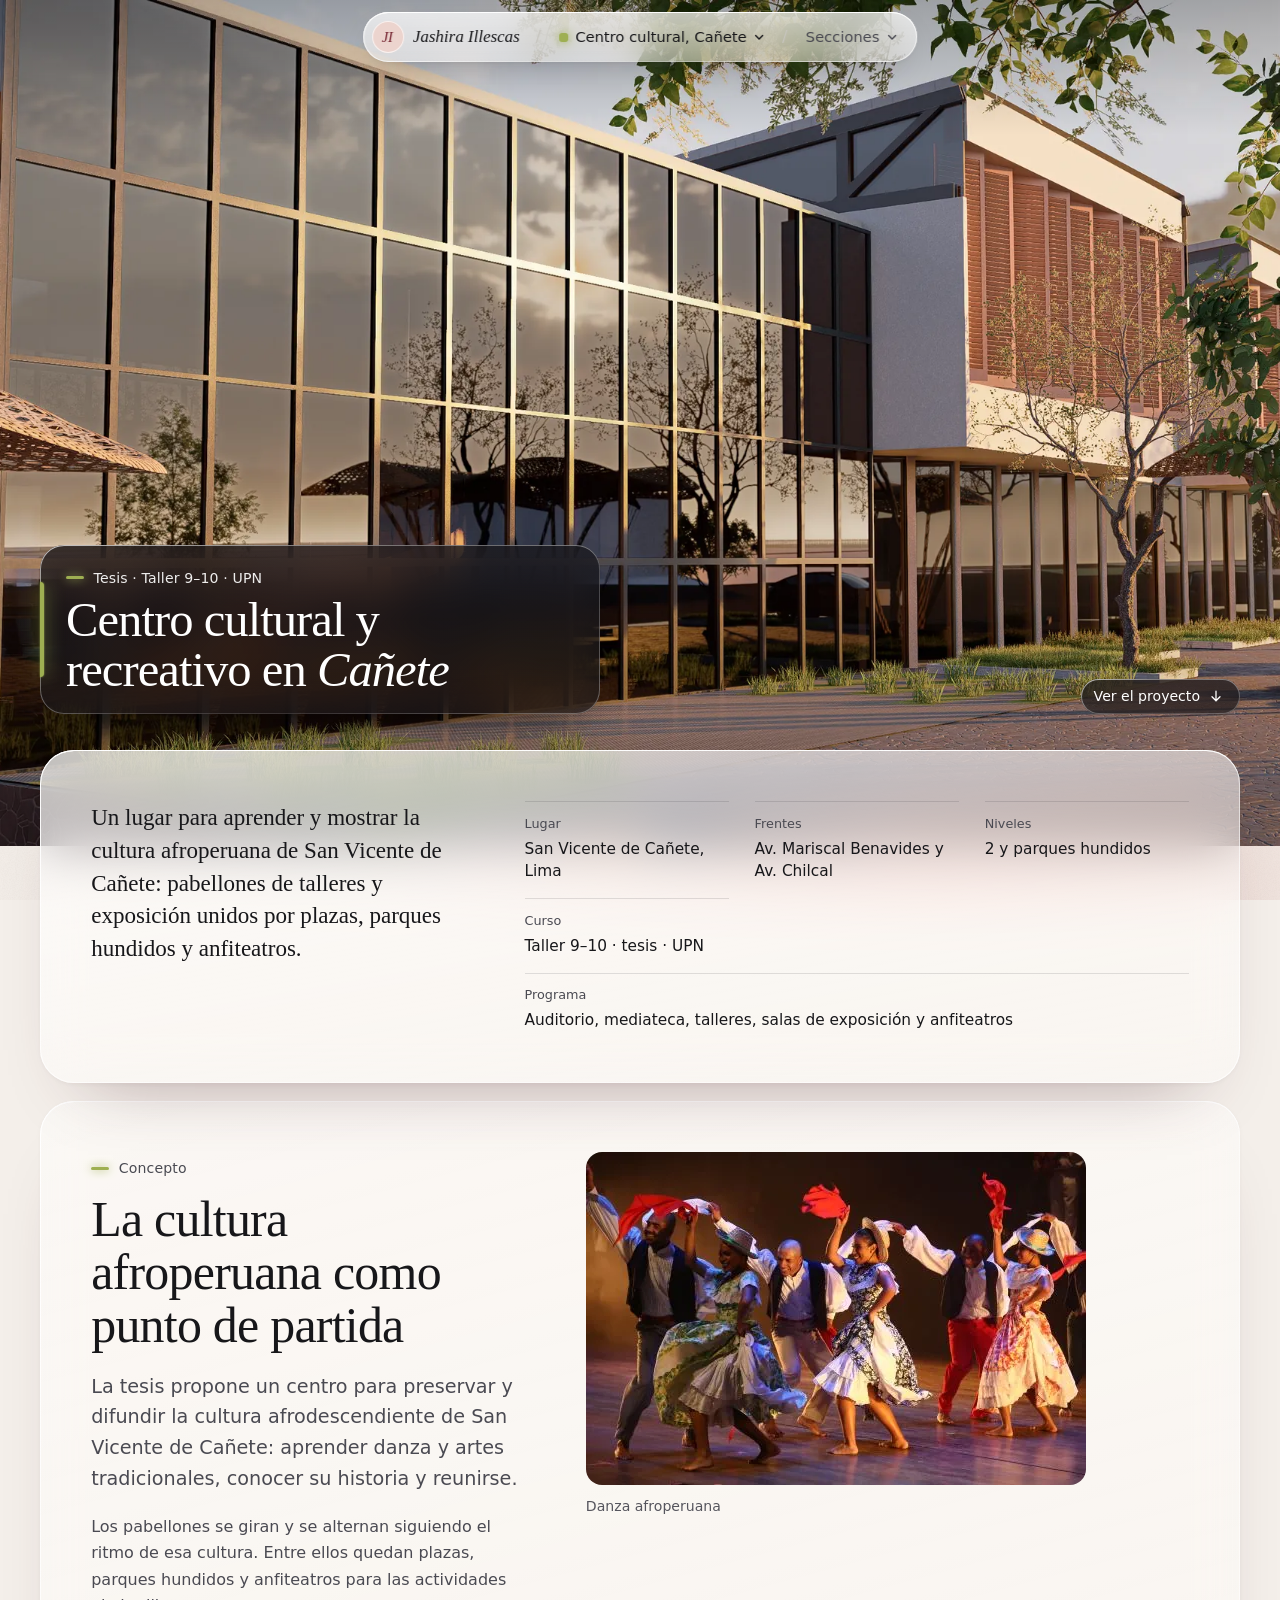
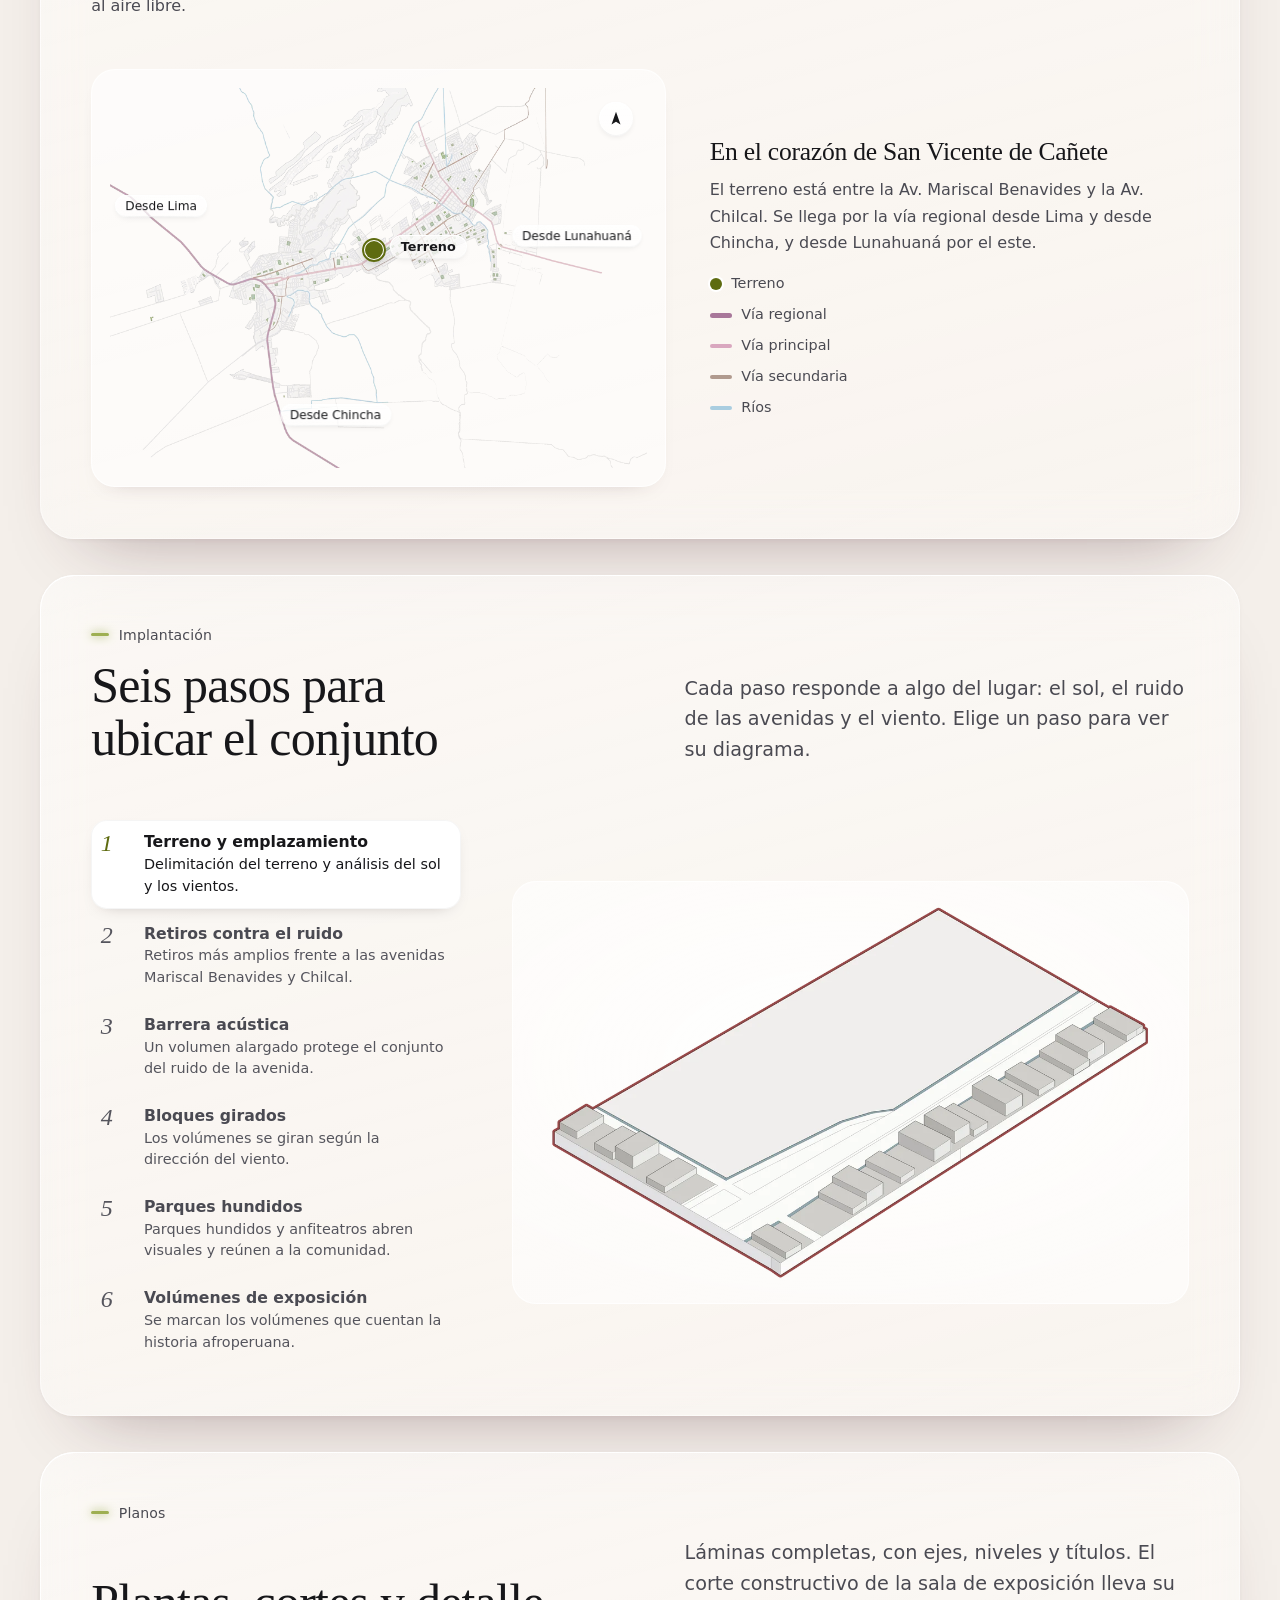
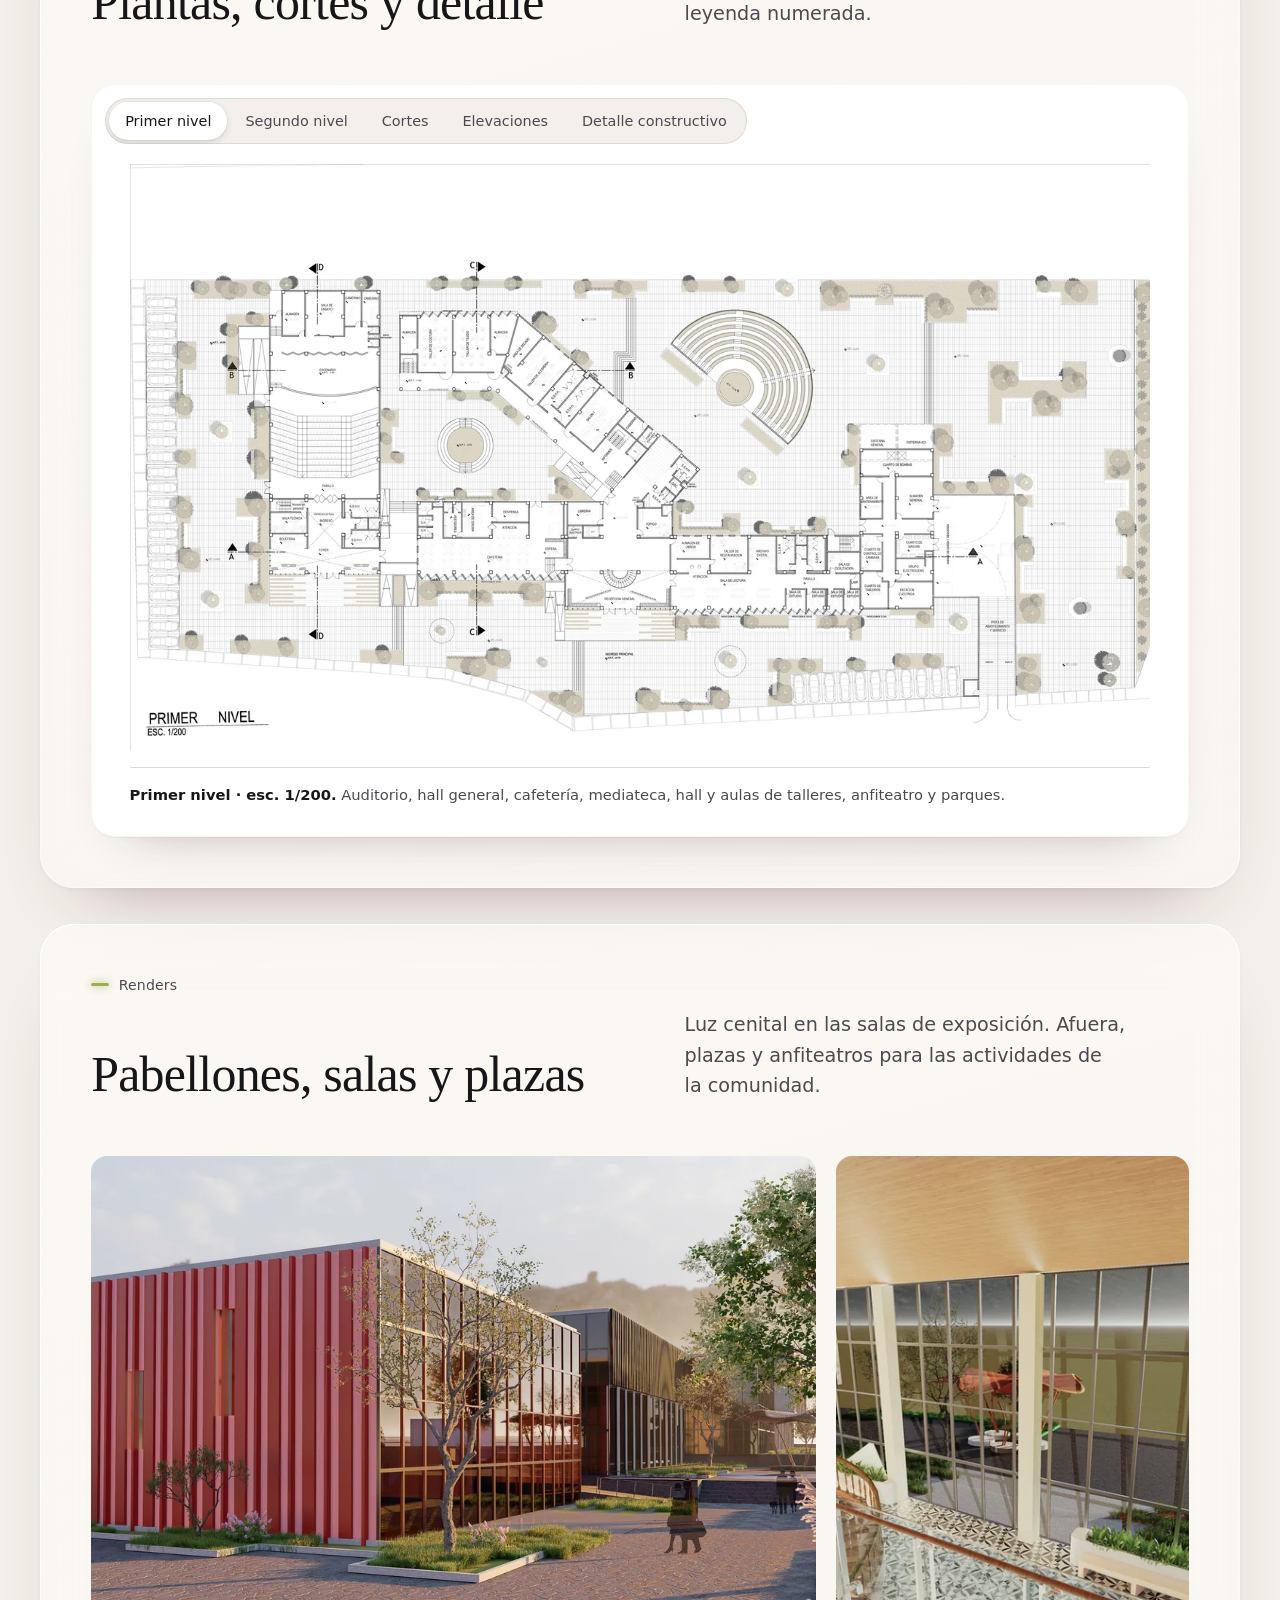
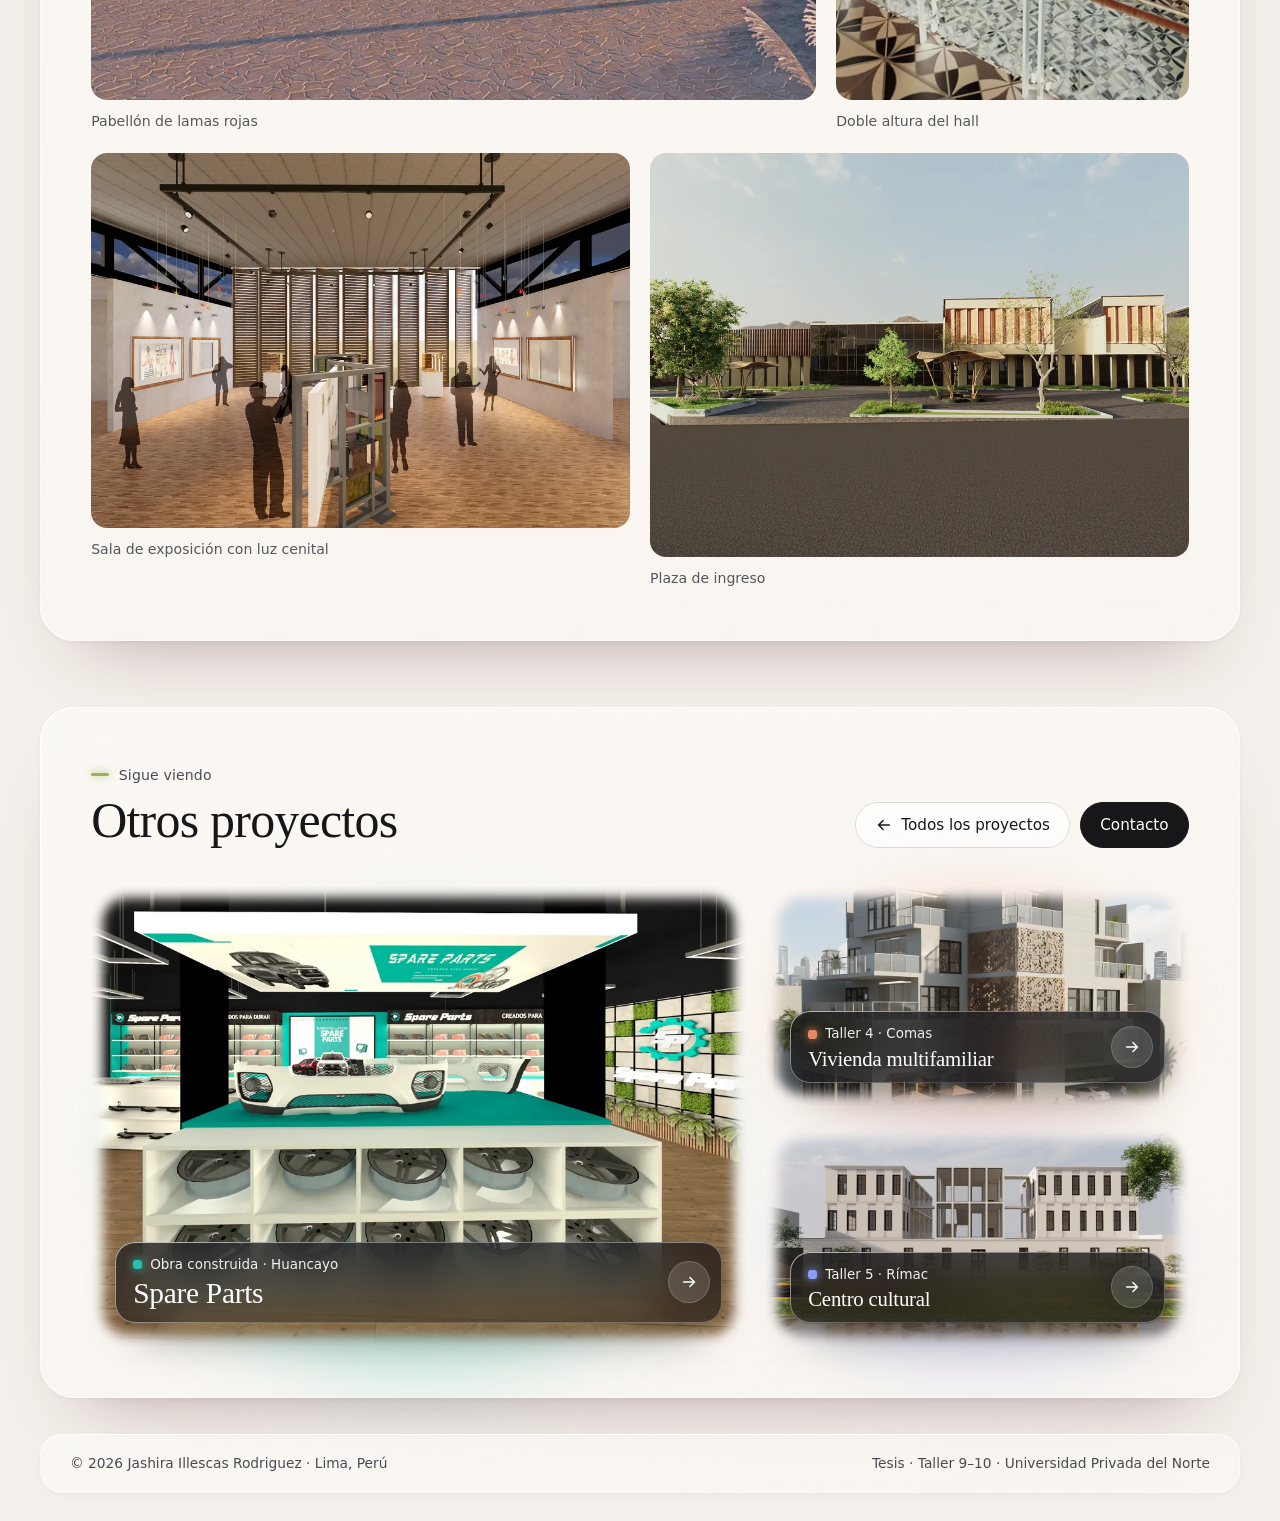
==== commit af4418f6: "Add files via upload" ====
--- a/centro-cultural-canete.html
+++ b/centro-cultural-canete.html
@@ -13,7 +13,7 @@
   <link rel="preconnect" href="https://fonts.googleapis.com">
   <link rel="preconnect" href="https://fonts.gstatic.com" crossorigin>
   <link rel="stylesheet" href="https://fonts.googleapis.com/css2?family=Commissioner:wght,FLAR,VOLM@300..700,40,0&family=Fraunces:ital,opsz,wght,SOFT,WONK@0,9..144,300..600,100,0;1,9..144,300..600,100,1&display=swap">
-  <link rel="stylesheet" href="assets/css/styles.css?v=10">
+  <link rel="stylesheet" href="assets/css/styles.css?v=12">
   <script>
     // Antes del primer pintado: marca que hay JS, permite ver la versión con todas las animaciones
     // (localStorage animar=1) y, al llegar desde otra página del sitio, le da a la portada (o a la tarjeta
@@ -69,6 +69,7 @@
       <li><a href="spare-parts-huancayo.html" style="--c-acr: var(--spare-acrilico)"><img src="img/spare/mini-480.webp" alt="" width="56" height="42" loading="lazy"><span><strong>Spare Parts, Huancayo</strong><small>Obra construida</small></span><i aria-hidden="true"></i></a></li>
       <li><a href="vivienda-multifamiliar.html" style="--c-acr: var(--vivienda-acrilico)"><img src="img/vivienda/mini-480.webp" alt="" width="56" height="42" loading="lazy"><span><strong>Vivienda multifamiliar</strong><small>Taller 4 · Comas</small></span><i aria-hidden="true"></i></a></li>
       <li><a href="centro-cultural-rimac.html" style="--c-acr: var(--rimac-acrilico)"><img src="img/rimac/mini-480.webp" alt="" width="56" height="42" loading="lazy"><span><strong>Centro cultural</strong><small>Taller 5 · Rímac</small></span><i aria-hidden="true"></i></a></li>
+      <li><a href="hospital-los-olivos.html" style="--c-acr: var(--hospital-acrilico)"><img src="img/hospital/mini-480.webp" alt="" width="56" height="42" loading="lazy"><span><strong>Hospital tipo II</strong><small>Taller 7 · Los Olivos</small></span><i aria-hidden="true"></i></a></li>
       <li><a href="centro-cultural-canete.html" aria-current="page" style="--c-acr: var(--canete-acrilico)"><img src="img/canete/mini-480.webp" alt="" width="56" height="42" loading="lazy"><span><strong>Centro cultural y recreativo</strong><small>Tesis · Cañete</small></span><i aria-hidden="true"></i></a></li>
     </ul>
     <div class="emergente__pie">
@@ -282,6 +283,6 @@
       <span>Tesis · Taller 9–10 · Universidad Privada del Norte</span>
     </div>
   </footer>
-  <script type="module" src="assets/js/main.js?v=10"></script>
+  <script type="module" src="assets/js/main.js?v=12"></script>
 </body>
 </html>
--- a/assets/css/styles.css
+++ b/assets/css/styles.css
@@ -0,0 +1,1274 @@
+/* ==========================================================================
+   Portafolio · Jashira Illescas — v5
+   Idea: la web como una maqueta de estudio. Detrás hay luz de color (rosa,
+   vino y el acrílico de cada proyecto) sobre papel con grano; encima, todo
+   el contenido va en hojas de acrílico transparente (vidrio) y cada proyecto
+   tiene su acrílico de color.
+   Tipografía: Fraunces en su versión suave (SOFT 100) para el nombre y los
+   títulos, con la cursiva reservada para el nombre y los lugares; Commissioner
+   con remates abiertos (FLAR 40) para leer y para los controles.
+   ========================================================================== */
+
+:root {
+  --lienzo: #f4efea;          /* papel cálido: la base bajo la luz de color */
+  --lienzo-2: #ebe4dc;
+  --blanco: #ffffff;
+  --tinta: #17171a;
+  --tinta-2: #4a4a52;
+  --tinta-3: #55555d;          /* más oscuro que en v4 y v5: el texto va sobre vidrio que deja pasar la luz de color */
+  --linea: #dcdbd6;
+  --linea-2: #c7c5bf;
+  --rosa: #ecd4ce;            /* rosa palo: su identidad */
+  --vino: #772733;
+
+  /* un acrílico por proyecto (misma luminosidad y croma en OKLCH, distinto tono) */
+  --spare: #00776a;    --spare-claro: #d3efea;    --spare-acrilico: #28bdad;
+  --vivienda: #964b2c; --vivienda-claro: #fbe3d8; --vivienda-acrilico: #e38a67;
+  --rimac: #4e5ea2;    --rimac-claro: #e1e7fb;    --rimac-acrilico: #8a9ff0;
+  --canete: #5e6b10;   --canete-claro: #e6ecd4;   --canete-acrilico: #9eaf52;
+  --hospital: #8b4a77; --hospital-claro: #f7e1ef; --hospital-acrilico: #d786bc;   /* malva: el hueco de tono entre el azul del Rímac y la terracota de la vivienda */
+
+  --acento: var(--vino);
+  --acento-claro: var(--rosa);
+  --acento-acrilico: #d7a196;
+
+  --f-display: "Fraunces", Georgia, "Times New Roman", serif;
+  --f-texto: "Commissioner", system-ui, -apple-system, "Segoe UI", Roboto, sans-serif;
+
+  --radio: 24px;
+  --radio-m: 16px;
+  --radio-s: 10px;
+  --gutter: clamp(16px, 4vw, 40px);
+  --ancho: 1240px;
+
+  --vidrio-fondo: linear-gradient(180deg, rgba(255, 255, 255, .72), rgba(255, 255, 255, .5));
+  --vidrio-blur: blur(18px) saturate(175%);
+  --vidrio-sombra: 0 14px 34px -16px rgba(20, 20, 30, .36), 0 2px 6px -2px rgba(20, 20, 30, .10);
+  /* hojas de acrílico: las secciones completas. v5.1: menos blanco, deja pasar más luz de color (el texto gris se
+     oscureció un poco para seguir por encima de 4.5:1 de contraste) */
+  --hoja-fondo: linear-gradient(165deg, rgba(255, 255, 255, .54), rgba(255, 255, 255, .38));
+  --hoja-blur: blur(26px) saturate(150%);
+  --hoja-sombra: 0 40px 70px -48px rgba(70, 30, 40, .42), 0 2px 8px -4px rgba(70, 30, 40, .12);
+  --capa: rgba(255, 255, 255, .56);            /* piezas dentro de una hoja: ya están sobre vidrio, no repiten el desenfoque */
+  --capa-borde: rgba(255, 255, 255, .75);
+  /* luz de color del fondo: rosa y vino en la portada; en cada proyecto, su acrílico */
+  --luz-1: var(--rosa);
+  --luz-2: #f1dcc3;
+  --luz-3: rgba(215, 161, 150, .6);
+  --luz-4: rgba(119, 39, 51, .15);
+
+  --ease: cubic-bezier(.2, .8, .2, 1);
+  --muelle: cubic-bezier(.34, 1.36, .64, 1);
+  color-scheme: light;
+}
+
+[data-proyecto="spare"]    { --acento: var(--spare);    --acento-claro: var(--spare-claro);    --acento-acrilico: var(--spare-acrilico); }
+[data-proyecto="vivienda"] { --acento: var(--vivienda); --acento-claro: var(--vivienda-claro); --acento-acrilico: var(--vivienda-acrilico); }
+[data-proyecto="rimac"]    { --acento: var(--rimac);    --acento-claro: var(--rimac-claro);    --acento-acrilico: var(--rimac-acrilico); }
+[data-proyecto="canete"]   { --acento: var(--canete);   --acento-claro: var(--canete-claro);   --acento-acrilico: var(--canete-acrilico); }
+[data-proyecto="hospital"] { --acento: var(--hospital); --acento-claro: var(--hospital-claro); --acento-acrilico: var(--hospital-acrilico); }
+[data-proyecto] { --luz-1: var(--acento-claro); --luz-2: var(--rosa); }
+[data-proyecto="spare"]    { --luz-3: rgba(40, 189, 173, .46); }
+[data-proyecto="vivienda"] { --luz-3: rgba(227, 138, 103, .5); }
+[data-proyecto="rimac"]    { --luz-3: rgba(138, 159, 240, .5); }
+[data-proyecto="canete"]   { --luz-3: rgba(158, 175, 82, .5); }
+[data-proyecto="hospital"] { --luz-3: rgba(215, 134, 188, .46); }
+
+/* ------------------------------------------------------------------ base */
+*, *::before, *::after { box-sizing: border-box; }
+html { -webkit-text-size-adjust: 100%; scroll-padding-top: 88px; }
+body {
+  margin: 0;
+  background: var(--lienzo);
+  color: var(--tinta);
+  font: 400 1rem/1.65 var(--f-texto);
+  -webkit-font-smoothing: antialiased;
+  text-rendering: optimizeLegibility;
+  overflow-x: hidden;
+}
+/* luz de color: manchas difusas fijas detrás de todo; las hojas de vidrio las desenfocan al pasar.
+   Abajo a la izquierda (donde va el texto de las portadas) queda la más clara. */
+body::before {
+  content: ""; position: fixed; inset: 0; z-index: -2; pointer-events: none;
+  background:
+    radial-gradient(62vmax 46vmax at 4% 6%, var(--luz-1), transparent 64%),
+    radial-gradient(54vmax 44vmax at 98% 30%, var(--luz-3), transparent 66%),
+    radial-gradient(70vmax 48vmax at 72% 104%, var(--luz-2), transparent 64%),
+    radial-gradient(50vmax 30vmax at 52% -8%, var(--luz-4), transparent 70%),
+    var(--lienzo);
+}
+/* grano de papel, casi imperceptible: le quita lo digital al color */
+body::after {
+  content: ""; position: fixed; inset: 0; z-index: -1; pointer-events: none; opacity: .55; mix-blend-mode: multiply;
+  background: url("data:image/svg+xml,%3Csvg xmlns='http://www.w3.org/2000/svg' width='220' height='220'%3E%3Cfilter id='g'%3E%3CfeTurbulence type='fractalNoise' baseFrequency='.85' numOctaves='3' stitchTiles='stitch'/%3E%3CfeColorMatrix values='0 0 0 0 .42 0 0 0 0 .34 0 0 0 0 .3 0 0 0 .16 0'/%3E%3C/filter%3E%3Crect width='100%25' height='100%25' filter='url(%23g)'/%3E%3C/svg%3E");
+}
+img, svg, canvas { display: block; max-width: 100%; }
+img { height: auto; }
+a { color: inherit; }
+p { margin: 0 0 1em; }
+h1, h2, h3, h4 { margin: 0; font-weight: inherit; }
+ul, ol { margin: 0; padding: 0; list-style: none; }
+button { font: inherit; color: inherit; }
+em { font-style: italic; }
+::selection { background: var(--acento-claro); color: var(--tinta); }
+:focus-visible { outline: 2px solid var(--tinta); outline-offset: 3px; border-radius: 6px; }
+[hidden] { display: none !important; }
+
+.saltar {
+  position: absolute; left: 12px; top: -60px; z-index: 100;
+  padding: .6rem 1rem; border-radius: 999px; background: var(--tinta); color: #fff; text-decoration: none;
+}
+.saltar:focus { top: 12px; }
+.sr { position: absolute; width: 1px; height: 1px; overflow: hidden; clip: rect(0 0 0 0); white-space: nowrap; }
+
+.contenedor { width: min(var(--ancho), 100% - 2 * var(--gutter)); margin-inline: auto; }
+/* cada sección es una hoja de vidrio: entre hoja y hoja se ve la luz de color */
+.seccion { padding-block: clamp(10px, 1.5vw, 18px); }
+.seccion:last-of-type { padding-bottom: clamp(24px, 4vw, 48px); }
+
+/* ------------------------------------------------------------------ tipografía */
+.etiqueta {
+  display: inline-flex; align-items: center; gap: .6rem;
+  margin: 0 0 1rem;
+  font: 500 .88rem/1.3 var(--f-texto); letter-spacing: .01em; color: var(--tinta-2);
+}
+.etiqueta::before {
+  content: ""; width: 18px; height: 3px; border-radius: 2px; flex: none;
+  background: var(--acento-acrilico); box-shadow: 0 0 10px var(--acento-acrilico);
+}
+.etiqueta--clara { color: rgba(255, 255, 255, .92); }
+
+.titulo {
+  font: 380 clamp(2rem, 3.9vw, 3.25rem)/1.06 var(--f-display);
+  letter-spacing: -.015em; text-wrap: balance;
+}
+.titulo em, .cubierta__titulo em { font-weight: 330; }
+.titulo-3 { margin: 0 0 .9rem; font: 600 1.02rem/1.3 var(--f-texto); letter-spacing: .005em; }
+.entradilla { font-size: clamp(1.08rem, 1.5vw, 1.24rem); line-height: 1.6; color: var(--tinta-2); max-width: 60ch; text-wrap: pretty; }
+.texto { max-width: 64ch; color: var(--tinta-2); text-wrap: pretty; }
+.nota { font-size: .88rem; color: var(--tinta-3); max-width: 70ch; }
+.num { font-variant-numeric: tabular-nums; }
+
+.cabeza { display: grid; gap: 1.1rem; margin-bottom: clamp(2rem, 4.5vw, 3.4rem); }
+.cabeza .etiqueta { margin: 0; }
+.cabeza--dos { grid-template-columns: minmax(0, 1.05fr) minmax(0, 1fr); align-items: end; gap: 1rem clamp(24px, 5vw, 72px); }
+.cabeza--dos .etiqueta { grid-column: 1 / -1; }
+.cabeza--dos .entradilla { margin: 0; }
+@media (max-width: 860px) { .cabeza--dos { grid-template-columns: 1fr; } }
+
+/* ------------------------------------------------------------------ vidrio (acrílico transparente) */
+.vidrio {
+  position: relative; isolation: isolate;
+  background: var(--vidrio-fondo);
+  -webkit-backdrop-filter: var(--vidrio-blur);
+  backdrop-filter: var(--vidrio-blur);
+  border: 0;
+  box-shadow: var(--vidrio-sombra), inset 0 1px 0 rgba(255, 255, 255, .92), inset 0 -1px 0 rgba(0, 0, 0, .05), inset 0 0 0 1px rgba(255, 255, 255, .35);
+}
+/* hoja de acrílico: la sección completa. Más densa que .vidrio, con el mismo canto pulido */
+.hoja {
+  position: relative; isolation: isolate;
+  padding: clamp(22px, 4vw, 54px);
+  border-radius: 34px;
+  background: var(--hoja-fondo);
+  -webkit-backdrop-filter: var(--hoja-blur);
+  backdrop-filter: var(--hoja-blur);
+  box-shadow: var(--hoja-sombra), inset 0 1px 0 rgba(255, 255, 255, .95), inset 0 0 0 1px rgba(255, 255, 255, .4);
+}
+@media (max-width: 640px) { .hoja { padding: 22px 16px 26px; border-radius: 26px; } }
+.vidrio::before, .hoja::before {           /* canto pulido: más brillo arriba a la izquierda */
+  content: ""; position: absolute; inset: 0; z-index: -1; pointer-events: none;
+  border-radius: inherit; padding: 1px;
+  background: linear-gradient(140deg, rgba(255, 255, 255, .98), rgba(255, 255, 255, .18) 36%, rgba(255, 255, 255, 0) 58%, rgba(255, 255, 255, .55));
+  -webkit-mask: linear-gradient(#000 0 0) content-box, linear-gradient(#000 0 0);
+  -webkit-mask-composite: xor;
+  mask: linear-gradient(#000 0 0) content-box exclude, linear-gradient(#000 0 0);
+}
+.vidrio[data-brillo]::after {   /* reflejo que sigue al puntero */
+  content: ""; position: absolute; inset: 0; z-index: -1; pointer-events: none; border-radius: inherit;
+  background: radial-gradient(180px 90px at var(--mx, 30%) var(--my, -30%), rgba(255, 255, 255, .75), transparent 70%);
+  opacity: 0; transition: opacity .35s var(--ease);
+}
+.vidrio[data-brillo]:hover::after { opacity: 1; }
+.hoja[data-brillo]::after {     /* en las hojas, un reflejo amplio y suave */
+  content: ""; position: absolute; inset: 0; z-index: -1; pointer-events: none; border-radius: inherit;
+  background: radial-gradient(560px 340px at var(--mx, 30%) var(--my, -30%), rgba(255, 255, 255, .5), transparent 70%);
+  opacity: 0; transition: opacity .6s var(--ease);
+}
+.hoja[data-brillo]:hover::after { opacity: 1; }
+/* vidrio ahumado: lo bastante denso (0.66–0.74) para que el texto blanco se lea sobre cualquier zona de una foto */
+.vidrio--oscuro {
+  background: linear-gradient(180deg, rgba(24, 24, 29, .74), rgba(24, 24, 29, .66));
+  -webkit-backdrop-filter: blur(22px) saturate(160%);
+  backdrop-filter: blur(22px) saturate(160%);
+  color: #fff;
+  box-shadow: 0 24px 50px -24px rgba(0, 0, 0, .7), inset 0 1px 0 rgba(255, 255, 255, .26), inset 0 0 0 1px rgba(255, 255, 255, .12);
+}
+.vidrio--oscuro[data-brillo]::after { background: radial-gradient(220px 110px at var(--mx, 30%) var(--my, -30%), rgba(255, 255, 255, .16), transparent 70%); }
+.vidrio--oscuro::before {
+  background: linear-gradient(140deg, rgba(255, 255, 255, .55), rgba(255, 255, 255, .06) 38%, rgba(255, 255, 255, 0) 60%, rgba(255, 255, 255, .22));
+}
+@supports not ((backdrop-filter: blur(1px)) or (-webkit-backdrop-filter: blur(1px))) {
+  .vidrio, .hoja { background: rgba(255, 255, 255, .95); }
+  .vidrio--oscuro { background: rgba(22, 22, 26, .88); }
+}
+/* piezas dentro de una hoja (tarjetas, indicadores, tablas, chips): capas de acrílico sin volver a desenfocar */
+.capa { background: var(--capa); border: 1px solid var(--capa-borde); box-shadow: 0 10px 24px -20px rgba(70, 30, 40, .4); }
+
+/* ------------------------------------------------------------------ botones */
+.boton {
+  display: inline-flex; align-items: center; justify-content: center; gap: .5rem;
+  min-height: 46px; padding: .55rem 1.2rem; border-radius: 999px; cursor: pointer;
+  font: 500 .95rem/1.2 var(--f-texto); text-decoration: none; color: var(--tinta);
+  background: rgba(255, 255, 255, .7); border: 1px solid var(--linea);
+  transition: background .25s, border-color .25s, transform .3s var(--muelle), box-shadow .25s;
+}
+.boton:hover { background: #fff; border-color: var(--linea-2); transform: translateY(-1px); box-shadow: 0 8px 20px -12px rgba(0, 0, 0, .3); }
+.boton:active { transform: translateY(0) scale(.98); }
+.boton--lleno { background: var(--tinta); color: #fff; border-color: var(--tinta); }
+.boton--lleno:hover { background: #000; border-color: #000; }
+.boton svg { width: 18px; height: 18px; flex: none; transition: transform .45s var(--muelle); }
+.boton { position: relative; overflow: hidden; isolation: isolate; }
+.boton::after {         /* reflejo que cruza el botón al pasar el puntero */
+  content: ""; position: absolute; inset: 0; z-index: -1; pointer-events: none;
+  background: linear-gradient(105deg, transparent 35%, rgba(255, 255, 255, .75) 50%, transparent 65%);
+  transform: translateX(-110%); transition: transform .9s var(--ease);
+}
+.boton:hover::after { transform: translateX(110%); }
+.boton--lleno::after { background: linear-gradient(105deg, transparent 35%, rgba(255, 255, 255, .22) 50%, transparent 65%); }
+.boton--volver:hover svg { transform: translateX(-4px); }
+.enlace {
+  display: inline-flex; align-items: center; gap: .4rem; font-weight: 600; text-decoration: none;
+  color: var(--tinta); border-bottom: 1px solid var(--linea-2); padding-bottom: 2px;
+  transition: border-color .25s, gap .3s var(--ease);
+}
+.enlace:hover { border-color: var(--acento); gap: .65rem; }
+
+/* ------------------------------------------------------------------ isla de navegación: una ruta que se lee
+   Inicio / Proyecto ▾ / Sección ▾. Se esconde al bajar, vuelve al subir y muestra dónde estás. */
+.isla {
+  position: fixed; z-index: 70; top: 12px; left: 50%;
+  display: flex; align-items: center; gap: 2px;
+  max-width: calc(100% - 20px); padding: 5px; border-radius: 999px;
+  transform: translateX(-50%);
+  transition: transform .5s var(--ease), opacity .35s var(--ease);
+}
+.isla.oculta { transform: translate(-50%, calc(-100% - 22px)); opacity: 0; pointer-events: none; }
+.isla__marca {
+  display: flex; align-items: center; gap: .55rem; min-height: 40px; flex: none;
+  padding: .2rem .8rem .2rem .25rem; border-radius: 999px; text-decoration: none; color: var(--tinta);
+  transition: background .25s;
+}
+.isla__marca:hover { background: rgba(255, 255, 255, .75); }
+.isla__sello {
+  width: 32px; height: 32px; flex: none; border-radius: 50%; display: grid; place-items: center;
+  background: var(--rosa); color: var(--vino);
+  font: italic 500 .95rem/1 var(--f-display); letter-spacing: -.02em; padding-right: 1px;
+  box-shadow: inset 0 0 0 1px rgba(255, 255, 255, .7);
+}
+.isla__nombre { font: italic 400 1.06rem/1 var(--f-display); white-space: nowrap; }
+.isla__sep { color: var(--linea-2); font-size: 1rem; line-height: 1; margin-inline: 1px; user-select: none; }
+.isla__enlaces { display: flex; gap: 2px; }
+.isla__enlaces a, .isla__boton {
+  display: inline-flex; align-items: center; gap: .45rem; min-height: 40px; min-width: 0;
+  padding: 0 .95rem; border-radius: 999px; border: 0; background: none; cursor: pointer;
+  font: 500 .92rem/1 var(--f-texto); color: var(--tinta-2); text-decoration: none; white-space: nowrap;
+  transition: background .25s, color .25s;
+}
+.isla__enlaces a:hover, .isla__boton:hover, .isla__boton[aria-expanded="true"] { background: rgba(255, 255, 255, .8); color: var(--tinta); }
+.isla__enlaces a[aria-current="true"] { color: var(--tinta); background: rgba(255, 255, 255, .85); box-shadow: 0 2px 8px -4px rgba(0, 0, 0, .2); }
+.isla__boton--proyecto { color: var(--tinta); }
+.isla__boton--proyecto i {
+  width: 9px; height: 9px; border-radius: 3px; flex: none;
+  background: var(--acento-acrilico); box-shadow: 0 0 10px var(--acento-acrilico);
+}
+.isla__boton--seccion span { overflow: hidden; text-overflow: ellipsis; max-width: 16ch; }
+.isla__corto { display: none; }
+.isla__boton--menu { background: var(--tinta); color: #fff; padding-inline: .8rem 1rem; }
+.isla__boton--menu:hover, .isla__boton--menu[aria-expanded="true"] { background: #000; color: #fff; }
+/* luz de vidrio que se desliza entre los botones de la isla (sigue al puntero y descansa en la sección activa) */
+.isla__luz {
+  position: absolute; z-index: 0; top: 5px; bottom: 5px; left: 0; width: var(--w, 0); border-radius: 999px; pointer-events: none;
+  background: rgba(255, 255, 255, .92); box-shadow: 0 4px 14px -6px rgba(0, 0, 0, .28), inset 0 1px 0 #fff, 0 0 0 1px rgba(0, 0, 0, .04);
+  transform: translateX(var(--x, 0)); opacity: 0;
+  transition: transform .55s var(--muelle), width .55s var(--muelle), opacity .3s var(--ease);
+}
+.isla__luz.visible { opacity: 1; }
+.isla__luz.sin-transicion { transition: opacity .3s var(--ease); }
+.isla > :not(.isla__luz):not(.isla__avance) { position: relative; z-index: 1; }
+.isla.con-luz .isla__marca:hover, .isla.con-luz .isla__enlaces a:hover, .isla.con-luz .isla__enlaces a[aria-current="true"],
+.isla.con-luz .isla__boton:not(.isla__boton--menu):hover, .isla.con-luz .isla__boton:not(.isla__boton--menu)[aria-expanded="true"] { background: none; box-shadow: none; }
+.isla__boton--seccion span { display: inline-block; }
+.isla__boton--seccion span.cambia { animation: rotulo .5s var(--ease); }
+@keyframes rotulo { from { opacity: 0; transform: translateY(9px); } }
+.isla__avance {     /* avance de lectura: una línea de acrílico bajo la isla */
+  position: absolute; left: 22px; right: 22px; bottom: 2px; height: 2px; border-radius: 2px; pointer-events: none;
+  background: var(--acento-acrilico); transform-origin: left center; transform: scaleX(var(--avance, 0));
+  opacity: .9;
+}
+.icono-menu { position: relative; width: 16px; height: 10px; }
+.icono-menu::before, .icono-menu::after {
+  content: ""; position: absolute; left: 0; right: 0; height: 1.6px; border-radius: 2px; background: currentColor;
+  transition: transform .4s var(--muelle), top .4s var(--muelle);
+}
+.icono-menu::before { top: 1px; }
+.icono-menu::after { top: 7px; }
+[aria-expanded="true"] > .icono-menu::before { top: 4px; transform: rotate(45deg); }
+[aria-expanded="true"] > .icono-menu::after { top: 4px; transform: rotate(-45deg); }
+.flecha-abajo { width: 10px; height: 10px; flex: none; transition: transform .35s var(--muelle); }
+[aria-expanded="true"] > .flecha-abajo { transform: rotate(180deg); }
+.solo-movil { display: none; }
+@media (max-width: 860px) {
+  .isla--proyecto .isla__nombre, .isla--proyecto .isla__sep:first-of-type { display: none; }
+  .isla--proyecto .isla__marca { padding-right: .25rem; }
+}
+@media (max-width: 720px) {
+  .isla__enlaces, .isla--inicio .isla__nombre { display: none; }
+  .isla--inicio .isla__marca { padding-right: .25rem; }
+  .solo-movil { display: inline-flex; }
+}
+@media (max-width: 520px) {
+  .isla__largo { display: none; }
+  .isla__corto { display: inline; }
+  .isla__sep { display: none; }
+  .isla__enlaces a, .isla__boton { padding-inline: .7rem; }
+  .isla__boton--seccion span { max-width: 10ch; }
+}
+
+/* ------------------------------------------------------------------ paneles emergentes (se cierran al tocar fuera) */
+.emergente {
+  position: fixed; z-index: 69; top: 66px; left: 50%;
+  width: min(520px, calc(100% - 20px)); max-height: calc(100svh - 84px); overflow: auto;
+  padding: 10px; border-radius: 26px;
+  opacity: 0; pointer-events: none; transform: translate(-50%, -8px) scale(.97); transform-origin: top center;
+  transition: opacity .25s var(--ease), transform .45s var(--muelle), visibility 0s linear .45s;
+  visibility: hidden;
+}
+.emergente.abierto {
+  opacity: 1; pointer-events: auto; visibility: visible; transform: translate(-50%, 0) scale(1);
+  transition: opacity .25s var(--ease), transform .45s var(--muelle), visibility 0s;
+}
+.emergente__titulo { margin: .45rem .7rem .45rem; font: italic 400 1rem/1.2 var(--f-display); color: var(--tinta-2); }
+/* al abrirse, las opciones entran una tras otra */
+.emergente li, .emergente .emergente__pie { opacity: 0; transform: translateY(8px); transition: opacity .25s var(--ease), transform .5s var(--muelle); }
+.emergente.abierto li, .emergente.abierto .emergente__pie { opacity: 1; transform: none; transition-delay: calc(var(--i, 0) * 40ms + 50ms); }
+.lista-proyectos a {
+  display: grid; grid-template-columns: 56px 1fr auto; align-items: center; gap: 12px;
+  padding: 7px; border-radius: 18px; text-decoration: none; color: var(--tinta);
+  transition: background .25s;
+}
+.lista-proyectos a:hover, .lista-proyectos a[aria-current="page"] { background: rgba(255, 255, 255, .82); }
+.lista-proyectos img { width: 56px; height: 42px; object-fit: cover; border-radius: 10px; transition: transform .5s var(--muelle); }
+.lista-proyectos a:hover img { transform: scale(1.08) rotate(-1.5deg); }
+.lista-proyectos a:hover i { transform: scale(1.35); }
+.lista-proyectos strong { display: block; font: 400 1.08rem/1.15 var(--f-display); }
+.lista-proyectos small { display: block; font-size: .82rem; color: var(--tinta-2); }
+.lista-proyectos i {
+  width: 10px; height: 10px; margin-right: 6px; border-radius: 3px;
+  background: var(--c-acr); box-shadow: 0 0 12px var(--c-acr); transition: transform .4s var(--muelle);
+}
+.lista-proyectos a[aria-current="page"] small::after { content: " · estás aquí"; color: var(--tinta-3); }
+.emergente__pie {
+  display: flex; flex-wrap: wrap; align-items: center; gap: 4px; margin-top: 8px; padding-top: 8px;
+  border-top: 1px solid rgba(0, 0, 0, .07);
+}
+.emergente__pie a {
+  padding: .55rem .85rem; border-radius: 999px; text-decoration: none; font-size: .92rem; color: var(--tinta-2);
+}
+.emergente__pie a:hover { background: rgba(255, 255, 255, .8); color: var(--tinta); }
+.emergente__pie .cv { margin-left: auto; font-size: .86rem; }
+.lista-secciones a {
+  display: flex; justify-content: space-between; align-items: baseline; gap: 12px;
+  padding: .7rem .85rem; border-radius: 14px; text-decoration: none; color: var(--tinta-2);
+  transition: background .25s, color .25s;
+}
+.lista-secciones a:hover { background: rgba(255, 255, 255, .8); color: var(--tinta); }
+.lista-secciones a[aria-current="true"] { background: #fff; color: var(--tinta); box-shadow: 0 2px 8px -4px rgba(0, 0, 0, .18); }
+.lista-secciones a[aria-current="true"] span:first-child::before {
+  content: ""; display: inline-block; width: 7px; height: 7px; margin-right: .55rem; border-radius: 2px; vertical-align: .08em;
+  background: var(--acento-acrilico); box-shadow: 0 0 8px var(--acento-acrilico);
+}
+.lista-secciones a span:last-child { font-size: .8rem; color: var(--tinta-3); text-align: right; }
+
+/* ------------------------------------------------------------------ portada con maqueta */
+/* dos zonas que no se pisan: el texto a la izquierda y la maqueta en su propio espacio a la derecha
+   (en angosto, la maqueta arriba y el texto debajo) */
+.portada {
+  --lienzo-x: clamp(40%, calc((100% - var(--ancho)) / 2 + 460px), 46%);
+  position: relative; min-height: max(640px, 100svh); overflow: hidden;
+  display: grid; align-items: center;
+  /* la maqueta se apoya en un halo de luz sobre el fondo de color, como bajo un foco de estudio */
+  background: radial-gradient(46% 54% at 72% 48%, rgba(255, 255, 255, .62) 0%, rgba(255, 255, 255, 0) 72%);
+}
+.portada__lienzo {
+  position: absolute; top: 0; bottom: 0; right: 0; left: var(--lienzo-x);
+  /* borde difuminado: la sombra del tablero se funde con el fondo en vez de cortarse en el borde del lienzo */
+  -webkit-mask: linear-gradient(90deg, transparent, #000 7%), linear-gradient(0deg, transparent, #000 7%);
+  -webkit-mask-composite: source-in;
+  mask: linear-gradient(90deg, transparent, #000 7%), linear-gradient(0deg, transparent, #000 7%);
+  mask-composite: intersect;
+}
+.portada__lienzo canvas { width: 100%; height: 100%; cursor: grab; opacity: 0; transition: opacity 1.1s var(--ease); }
+.portada__lienzo canvas:active { cursor: grabbing; }
+.con-3d .portada__lienzo canvas { opacity: 1; }     /* la maqueta aparece con un fundido cuando termina de cargar */
+.portada__etiquetas { position: absolute; inset: 0; pointer-events: none; }
+.portada__texto { position: relative; z-index: 2; padding-block: 110px 56px; pointer-events: none; }
+.portada__texto > * { max-width: 27rem; }
+.portada__texto a { pointer-events: auto; }
+.portada__nombre {
+  font: italic 300 clamp(3.2rem, 7vw, 6.4rem)/.9 var(--f-display);
+  letter-spacing: -.025em; margin-left: -.04em;
+}
+.portada__nombre span { display: block; }
+.portada__nombre span + span { padding-left: .55em; }
+.portada__rol { margin: 1.4rem 0 0; max-width: 40ch; font-size: clamp(1.06rem, 1.55vw, 1.22rem); line-height: 1.55; color: var(--tinta); text-wrap: pretty; }
+.portada__texto > .etiqueta { color: var(--tinta); }
+.portada__acciones { display: flex; flex-wrap: wrap; align-items: center; gap: 8px 10px; margin-top: 1.3rem; }
+/* disponible para trabajar: una placa de vidrio con un punto verde que late */
+.disponible {
+  display: inline-flex; align-items: center; gap: .5rem; padding: .38rem .8rem .38rem .62rem; border-radius: 999px;
+  font: 500 .84rem/1 var(--f-texto); color: var(--tinta); text-decoration: none; pointer-events: auto;
+  transition: background .25s;
+}
+.disponible:hover { background: rgba(255, 255, 255, .86); }
+.disponible i { position: relative; width: 8px; height: 8px; border-radius: 50%; background: #1f9d61; box-shadow: 0 0 0 3px rgba(31, 157, 97, .18); }
+.disponible i::after { content: ""; position: absolute; inset: 0; border-radius: 50%; background: #1f9d61; animation: latido 2.4s var(--ease) infinite; }
+@keyframes latido { from { opacity: .7; transform: scale(1); } to { opacity: 0; transform: scale(3); } }
+.portada__pista {        /* la pista va junto a la maqueta, que es lo que explica */
+  position: absolute; z-index: 2; right: var(--gutter); bottom: clamp(18px, 3.6vh, 34px);
+  display: inline-flex; align-items: center; gap: .55rem; margin: 0; padding: .4rem .85rem .4rem .45rem; border-radius: 999px;
+  font-size: .84rem; color: var(--tinta-2);
+}
+.portada__pista:empty { display: none; }
+.portada__pista:not(:empty) { animation: fundido .8s var(--ease) .3s both; }
+/* el ícono va en ::after (el ::before es el canto del vidrio) y se ordena antes del texto */
+.portada__pista::after { content: ""; order: -1; width: 22px; height: 22px; flex: none; border-radius: 50%; border: 1px solid var(--linea-2);
+  background: radial-gradient(circle, var(--tinta-2) 2px, transparent 3px); }
+/* en angosto o en pantallas verticales (tabletas paradas) la maqueta va arriba y el texto debajo:
+   al lado no le quedaría espacio. La misma consulta está en maqueta.js */
+@media (max-width: 900px), (max-aspect-ratio: 1/1) {
+  .portada {
+    display: block; min-height: 0; padding-top: 56px;
+    background: radial-gradient(70% 34% at 50% 26%, rgba(255, 255, 255, .6) 0%, rgba(255, 255, 255, 0) 72%);
+  }
+  .portada__lienzo {             /* en un celular parado la maqueta la limita el ancho: el lienzo no necesita ser más alto */
+    position: relative; inset: auto; height: clamp(300px, min(56svh, 92vw), 520px);
+    -webkit-mask: linear-gradient(180deg, transparent, #000 6%, #000 90%, transparent);
+    mask: linear-gradient(180deg, transparent, #000 6%, #000 90%, transparent);
+  }
+  .portada__pista { position: relative; right: auto; bottom: auto; display: flex; width: fit-content; max-width: calc(100% - 2 * var(--gutter)); margin: 6px auto 0; }
+  .portada__texto { padding-block: 22px clamp(30px, 6vh, 52px); }
+  .portada__texto > * { max-width: none; }
+  .portada__nombre { font-size: clamp(3rem, 13.5vw, 5.4rem); }
+  .portada__rol { max-width: 44ch; }
+}
+
+/* respaldo sin 3D: miniaturas de los proyectos. Con JS se muestra solo si la maqueta no carga */
+/* (va en la zona de la maqueta: al lado del texto en escritorio, arriba en angosto) */
+.portada__respaldo {
+  position: absolute; z-index: 1; top: 50%; left: calc(var(--lienzo-x) + 4%); right: var(--gutter);
+  max-width: 620px; margin-inline: auto; transform: translateY(-50%);
+}
+.js .portada__respaldo { display: none; }
+.js .sin-3d .portada__respaldo { display: block; }
+.portada__respaldo ul { display: grid; grid-template-columns: repeat(3, minmax(0, 1fr)); gap: 16px 14px; }
+.portada__respaldo a { display: block; text-decoration: none; color: var(--tinta); }
+.portada__respaldo img { width: 100%; aspect-ratio: 4 / 3; object-fit: cover; border-radius: 14px; }
+.portada__respaldo span { display: block; margin-top: .35rem; font-size: .82rem; font-weight: 500; }
+@media (max-width: 900px), (max-aspect-ratio: 1/1) {
+  .portada__respaldo { top: 72px; left: var(--gutter); max-width: none; transform: none; }
+  .portada__respaldo ul { grid-template-columns: repeat(5, minmax(0, 1fr)); gap: 6px; }
+  .portada__respaldo img { border-radius: 10px; }
+  .portada__respaldo span { font-size: .72rem; }
+}
+
+/* etiquetas de la maqueta: placas de vidrio con el acrílico de cada proyecto */
+.marca-3d {
+  position: absolute; left: 0; top: 0; z-index: 3; pointer-events: auto;
+  display: flex; flex-direction: column; align-items: center; text-decoration: none; color: var(--tinta);
+  transition: opacity .35s var(--ease);
+}
+.marca-3d__placa {
+  display: flex; align-items: center; gap: .5rem; padding: .42rem .85rem .42rem .55rem; border-radius: 999px;
+  font: 600 .82rem/1 var(--f-texto); white-space: nowrap;
+  transition: transform .4s var(--muelle), background .25s;
+}
+.marca-3d__placa small { font: italic 400 .88rem/1 var(--f-display); color: var(--tinta-2); }
+.marca-3d__placa i {
+  width: 10px; height: 10px; border-radius: 3px; flex: none;
+  background: var(--c-acr); box-shadow: 0 0 0 3px rgba(255, 255, 255, .7), 0 0 14px var(--c-acr);
+}
+.marca-3d__palo { width: 1px; height: var(--palo, 24px); background: linear-gradient(var(--c), transparent); opacity: .7; }
+.marca-3d:hover .marca-3d__placa, .marca-3d.activa .marca-3d__placa, .marca-3d:focus-visible .marca-3d__placa {
+  transform: translateY(-3px); background: rgba(255, 255, 255, .92);
+}
+.marca-3d__corto { display: none; }
+@media (max-width: 760px) {
+  .marca-3d__placa small, .marca-3d__largo { display: none; }
+  .marca-3d__corto { display: inline; }
+}
+
+/* ------------------------------------------------------------------ proyectos (portada)
+   El render manda: la foto ocupa toda la tarjeta y encima solo va una placa pequeña de vidrio ahumado
+   con el lugar y el nombre. La descripción se despliega al pasar el puntero (o al enfocar con el teclado).
+   Sin cortes secos: el borde de la foto se difumina en la hoja y detrás se enciende una luz suave del
+   acrílico del proyecto, como una maqueta iluminada sobre la mesa. Vale también para «Otros proyectos». */
+/* La máscara es un rectángulo redondeado con el borde difuminado: dos franjas (arriba-abajo y a los lados) y
+   cuatro esquinas con un degradado circular, que no se pisan. A media pluma, el borde tiene el radio de siempre. */
+.destacada, .tarjeta, .fin__lista a {
+  --pluma: clamp(14px, 2vw, 24px);                    /* ancho del difuminado */
+  --curva: calc(var(--radio) + var(--pluma) / 2);      /* radio por fuera del difuminado */
+  --rampa: transparent, rgba(0, 0, 0, .16) calc(var(--pluma) * .25), rgba(0, 0, 0, .5) calc(var(--pluma) * .5), rgba(0, 0, 0, .84) calc(var(--pluma) * .75), #000 var(--pluma),
+    #000 calc(100% - var(--pluma)), rgba(0, 0, 0, .84) calc(100% - var(--pluma) * .75), rgba(0, 0, 0, .5) calc(100% - var(--pluma) * .5), rgba(0, 0, 0, .16) calc(100% - var(--pluma) * .25), transparent;
+  --arco: #000 calc(var(--curva) - var(--pluma)), rgba(0, 0, 0, .84) calc(var(--curva) - var(--pluma) * .75), rgba(0, 0, 0, .5) calc(var(--curva) - var(--pluma) * .5),
+    rgba(0, 0, 0, .16) calc(var(--curva) - var(--pluma) * .25), transparent var(--curva);
+  --mascara:        /* las franjas entran 1px en las esquinas: sin ese solape, la unión deja una línea fina */
+    linear-gradient(180deg, var(--rampa)) calc(var(--curva) - 1px) 0 / calc(100% - 2 * var(--curva) + 2px) 100% no-repeat,
+    linear-gradient(90deg, var(--rampa)) 0 calc(var(--curva) - 1px) / 100% calc(100% - 2 * var(--curva) + 2px) no-repeat,
+    radial-gradient(circle at 100% 100%, var(--arco)) 0 0 / var(--curva) var(--curva) no-repeat,
+    radial-gradient(circle at 0 100%, var(--arco)) 100% 0 / var(--curva) var(--curva) no-repeat,
+    radial-gradient(circle at 100% 0, var(--arco)) 0 100% / var(--curva) var(--curva) no-repeat,
+    radial-gradient(circle at 0 0, var(--arco)) 100% 100% / var(--curva) var(--curva) no-repeat;
+}
+.destacada > img, .tarjeta > img, .destacada::after, .tarjeta::after, .fin__lista img { -webkit-mask: var(--mascara); mask: var(--mascara); }
+.destacada::before, .tarjeta::before, .fin__lista a::before {      /* la luz del acrílico, derramada sobre la hoja */
+  content: ""; position: absolute; inset: 12% 8% -3%; z-index: -3; pointer-events: none; border-radius: 50%;
+  background: var(--c-acr, var(--acento-acrilico)); opacity: .34; filter: blur(clamp(26px, 3.4vw, 46px));
+  transition: opacity .6s var(--ease);
+}
+.destacada:hover::before, .tarjeta:hover::before, .fin__lista a:hover::before { opacity: .55; }
+.destacada, .tarjeta {
+  position: relative; display: grid; align-items: end; isolation: isolate; min-width: 0;   /* sin min-width 0, el alto mínimo ensancharía la tarjeta por su proporción */
+  padding: var(--pluma); border-radius: var(--radio); color: #fff; text-decoration: none;
+}
+.destacada { min-height: clamp(460px, 46vw, 640px); }
+.tarjeta { width: 100%; aspect-ratio: 16 / 11; min-height: 280px; }   /* width 100%: ocupa su columna aunque el alto mínimo pida más ancho */
+.destacada > img, .tarjeta > img { position: absolute; inset: 0; z-index: -2; width: 100%; height: 100%; object-fit: cover; background: #1b1b1e; transition: transform 1.4s var(--ease); }
+.destacada:hover > img, .tarjeta:hover > img { transform: scale(1.03); }
+.destacada::after, .tarjeta::after { content: ""; position: absolute; inset: 0; z-index: -1; pointer-events: none; background: linear-gradient(0deg, rgba(0, 0, 0, .28), rgba(0, 0, 0, 0) 40%); }
+.placa-foto {
+  position: relative; display: grid; grid-template-columns: minmax(0, 1fr) auto; align-items: center; gap: .15rem 1rem;
+  max-width: min(460px, 100%); padding: 13px 13px 13px 18px; border-radius: 20px;
+  transition: transform .45s var(--muelle);
+}
+.destacada .placa-foto { max-width: min(520px, 100%); padding: 16px 16px 16px 22px; border-radius: 24px; }
+.placa-foto__etq { grid-column: 1; display: inline-flex; align-items: center; gap: .5rem; font-size: .84rem; color: rgba(255, 255, 255, .92); }
+.placa-foto__etq::before { content: ""; width: 9px; height: 9px; flex: none; border-radius: 3px; background: var(--c-acr); box-shadow: 0 0 10px var(--c-acr); }
+.placa-foto__titulo { grid-column: 1; font: 400 clamp(1.25rem, 1.8vw, 1.5rem)/1.12 var(--f-display); letter-spacing: -.01em; }
+.destacada .placa-foto__titulo { font-size: clamp(1.7rem, 2.8vw, 2.4rem); font-weight: 380; }
+.placa-foto__titulo em { font-weight: 330; }
+.placa-foto__desc {       /* la descripción, plegada: aparece al pasar el puntero */
+  grid-column: 1 / -1; display: grid; grid-template-rows: 0fr; opacity: 0;
+  transition: grid-template-rows .5s var(--ease), opacity .35s var(--ease), margin .5s var(--ease);
+}
+.placa-foto__desc > span { overflow: hidden; font-size: .93rem; line-height: 1.5; color: rgba(255, 255, 255, .94); }
+.destacada:is(:hover, :focus-visible) .placa-foto__desc, .tarjeta:is(:hover, :focus-visible) .placa-foto__desc { grid-template-rows: 1fr; opacity: 1; margin-top: .45rem; }
+.placa-foto__flecha {
+  grid-column: 2; grid-row: 1 / span 2; width: 42px; height: 42px; border-radius: 50%; display: grid; place-items: center;
+  background: rgba(255, 255, 255, .14); box-shadow: inset 0 0 0 1px rgba(255, 255, 255, .2);
+  transition: transform .45s var(--muelle), background .3s;
+}
+.placa-foto__flecha svg { width: 18px; height: 18px; }
+.destacada:hover .placa-foto, .tarjeta:hover .placa-foto { transform: translateY(-3px); }
+.destacada:hover .placa-foto__flecha, .tarjeta:hover .placa-foto__flecha { transform: translateX(4px); background: rgba(255, 255, 255, .26); }
+.canto {                /* canto de acrílico iluminado: identifica el proyecto */
+  position: absolute; left: 0; top: 14%; bottom: 14%; width: 4px; border-radius: 0 4px 4px 0; z-index: 1;
+  background: var(--c-acr, var(--acento-acrilico)); box-shadow: 0 0 18px var(--c-acr, var(--acento-acrilico)), 0 0 2px var(--c-acr, var(--acento-acrilico));
+}
+@media (max-width: 760px) { .destacada { min-height: 440px; } .tarjeta { aspect-ratio: 4 / 3.3; min-height: 260px; } }
+
+/* cuatro proyectos de la universidad: dos por fila, así cada render se ve grande */
+.rejilla-proyectos { display: grid; grid-template-columns: repeat(2, minmax(0, 1fr)); gap: clamp(14px, 2vw, 24px); margin-top: clamp(14px, 2vw, 24px); }
+.rejilla-proyectos .tarjeta:last-child:nth-child(odd) { grid-column: 1 / -1; aspect-ratio: 16 / 7.5; }   /* si alguna queda sola, va a lo ancho */
+.tarjeta .placa-foto { padding: 10px 10px 10px 15px; border-radius: 17px; }
+.tarjeta .placa-foto__titulo { font-size: clamp(1.1rem, 1.6vw, 1.4rem); }
+.tarjeta .placa-foto__flecha { width: 36px; height: 36px; }
+@media (max-width: 620px) {
+  .rejilla-proyectos { grid-template-columns: 1fr; }
+  .rejilla-proyectos .tarjeta, .rejilla-proyectos .tarjeta:last-child:nth-child(odd) { aspect-ratio: 4 / 3.3; min-height: 0; }   /* sin alto mínimo: con la proporción ensanchaba la tarjeta */
+}
+.tarjeta__mas { display: inline-flex; align-items: center; gap: .35rem; font-weight: 600; font-size: .92rem; transition: gap .3s var(--ease); }
+
+/* otros proyectos y logros (de su CV) */
+.logros { margin-top: clamp(3rem, 6vw, 4.5rem); display: grid; grid-template-columns: minmax(0, 1fr) minmax(0, 2.2fr); gap: 1rem clamp(24px, 5vw, 72px); }
+.logros__cab .titulo-3 { font: 400 clamp(1.5rem, 2.4vw, 2rem)/1.1 var(--f-display); letter-spacing: -.01em; margin-bottom: .6rem; }
+.logros__cab p { margin: 0; color: var(--tinta-2); font-size: .95rem; max-width: 34ch; }
+.logros__lista { display: grid; grid-template-columns: 1fr 1fr; column-gap: clamp(20px, 3vw, 40px); }
+.logros__lista li { display: grid; grid-template-columns: minmax(0, 1fr) auto; gap: .15rem 1rem; padding: 1rem 0; border-top: 1px solid var(--linea); }
+.logros__lista strong { font: 400 1.18rem/1.25 var(--f-display); }
+.logros__lista span { grid-column: 1; font-size: .9rem; color: var(--tinta-2); }
+.logros__lista time { grid-column: 2; grid-row: 1; font-size: .85rem; color: var(--tinta-3); font-variant-numeric: tabular-nums; }
+@media (max-width: 860px) { .logros { grid-template-columns: 1fr; } }
+@media (max-width: 620px) { .logros__lista { grid-template-columns: 1fr; } }
+
+/* ------------------------------------------------------------------ perfil y contacto */
+/* la foto, mediana, al lado de «Sobre mí»; la experiencia, la formación y las herramientas van debajo, a lo ancho.
+   En escritorio el texto se centra a la altura de la foto; en tableta el último párrafo pasa debajo;
+   en el celular la foto queda chica, junto al título */
+.perfil__intro {
+  display: grid; grid-template-columns: clamp(230px, 24vw, 300px) minmax(0, 1fr); column-gap: clamp(28px, 4.4vw, 64px);
+  grid-template-areas: "foto ." "foto cabeza" "foto entrada" "foto mas" "foto .";
+  grid-template-rows: minmax(0, 1fr) auto auto auto minmax(0, 1fr);
+}
+.perfil__foto { grid-area: foto; align-self: center; margin: 0; }
+.perfil__foto img {
+  width: 100%; border-radius: var(--radio); filter: grayscale(1) contrast(1.04);
+  box-shadow: 0 30px 50px -34px rgba(70, 30, 40, .55), 0 0 0 1px rgba(255, 255, 255, .6);
+}
+.perfil__cabeza { grid-area: cabeza; }
+.perfil__cabeza .etiqueta { margin-bottom: .8rem; }
+.perfil__nombre { margin: .75rem 0 0; font-size: .9rem; color: var(--tinta-3); }
+.perfil__entrada { grid-area: entrada; margin: 1.3rem 0 0; }
+.perfil__mas { grid-area: mas; margin: 1rem 0 0; }
+@media (max-width: 860px) {
+  .perfil__intro {
+    grid-template-columns: clamp(170px, 30vw, 240px) minmax(0, 1fr); column-gap: clamp(20px, 3.6vw, 32px);
+    grid-template-areas: "foto cabeza" "foto entrada" "mas mas"; grid-template-rows: auto 1fr auto;
+  }
+  .perfil__foto { align-self: start; }
+  .perfil__mas { margin-top: 1.5rem; }
+}
+@media (max-width: 560px) {
+  .perfil__intro { grid-template-columns: clamp(92px, 30vw, 132px) minmax(0, 1fr); column-gap: 16px; grid-template-areas: "foto cabeza" "entrada entrada" "mas mas"; grid-template-rows: auto; }
+  .perfil__foto, .perfil__cabeza { align-self: center; }
+  .perfil__foto img { aspect-ratio: 4 / 5; object-fit: cover; object-position: 50% 62%; border-radius: var(--radio-m); }
+  .perfil__cabeza .etiqueta { margin-bottom: .5rem; }
+  .perfil__nombre { margin-top: .5rem; font-size: .84rem; line-height: 1.45; }
+  .perfil__entrada { margin-top: 1.4rem; }
+}
+.hojas { display: grid; grid-template-columns: 1fr 1fr; gap: 2.6rem 2.8rem; margin-top: clamp(2.6rem, 5.4vw, 4.2rem); }
+@media (max-width: 640px) { .hojas { grid-template-columns: 1fr; } }
+.lista-linea li { padding: .9rem 0; border-top: 1px solid var(--linea); }
+.lista-linea li:last-child { border-bottom: 1px solid var(--linea); }
+.lista-linea__cab { display: flex; justify-content: space-between; gap: 1rem; align-items: baseline; }
+.lista-linea__cab strong { font-weight: 600; }
+.lista-linea__cab span { font-size: .86rem; color: var(--tinta-3); white-space: nowrap; }
+.lista-linea p { margin: .35rem 0 0; font-size: .93rem; color: var(--tinta-2); }
+.chips { display: flex; flex-wrap: wrap; gap: 6px; }
+.chip {
+  display: inline-flex; align-items: center; padding: .36rem .8rem; border-radius: 999px;
+  background: var(--capa); border: 1px solid var(--capa-borde); font-size: .9rem;
+}
+.niveles { margin: 0; display: grid; gap: .9rem; }
+.niveles > div { display: grid; grid-template-columns: 6.2rem minmax(0, 1fr); gap: .8rem; align-items: start; }
+.niveles dt { padding-top: .38rem; font: italic 400 1rem/1.3 var(--f-display); color: var(--tinta-2); }
+.niveles dd { margin: 0; }
+.idiomas { margin: 0; }
+.idiomas > div { display: flex; justify-content: space-between; align-items: baseline; gap: 1rem; padding: .8rem 0; border-top: 1px solid var(--linea); }
+.idiomas > div:last-child { border-bottom: 1px solid var(--linea); }
+.idiomas dt { font: 400 1.2rem/1.2 var(--f-display); }
+.idiomas dd { margin: 0; font-size: .9rem; color: var(--tinta-2); }
+
+.contacto { position: relative; overflow: hidden; }
+.contacto .entradilla { margin-top: 1rem; }
+.contacto__correo {
+  display: inline-block; margin: .6rem 0 2rem; max-width: 100%;
+  font: italic 300 clamp(1.7rem, 5.6vw, 4.4rem)/1.05 var(--f-display); letter-spacing: -.02em;
+  color: var(--tinta); text-decoration: none; overflow-wrap: anywhere;
+  background: linear-gradient(var(--acento-acrilico), var(--acento-acrilico)) 0 100% / 0 2px no-repeat;
+  transition: background-size .6s var(--ease);
+}
+.contacto__correo:hover { background-size: 100% 2px; }
+.acciones { display: flex; flex-wrap: wrap; gap: 10px; }
+
+.pie { padding: 0 0 clamp(16px, 2.4vw, 28px); font-size: .86rem; color: var(--tinta-2); }
+.pie .contenedor {
+  display: flex; flex-wrap: wrap; justify-content: space-between; gap: .6rem 2rem; padding: 18px clamp(18px, 2.6vw, 30px); border-radius: 22px;
+  background: var(--hoja-fondo); -webkit-backdrop-filter: var(--hoja-blur); backdrop-filter: var(--hoja-blur);
+  box-shadow: var(--hoja-sombra), inset 0 1px 0 rgba(255, 255, 255, .9), inset 0 0 0 1px rgba(255, 255, 255, .4);
+}
+
+/* ------------------------------------------------------------------ portada de proyecto: el render a pantalla completa,
+   limpio. Encima solo va una placa pequeña de vidrio ahumado con el nombre; la ficha y el resumen van debajo,
+   en una hoja de vidrio que se monta sobre el borde de la foto */
+.cubierta {
+  position: relative; isolation: isolate; overflow: hidden; color: #fff;
+  min-height: min(94svh, 1000px); display: grid; align-items: end; background: #19191c;
+}
+.cubierta__img { position: absolute; inset: 0; z-index: -2; margin: 0; }
+.cubierta__img img { width: 100%; height: 100%; object-fit: cover; }
+.cubierta::before {
+  content: ""; position: absolute; inset: 0; z-index: -1; pointer-events: none;
+  background: linear-gradient(180deg, rgba(0, 0, 0, .26) 0%, rgba(0, 0, 0, 0) 16%, rgba(0, 0, 0, 0) 70%, rgba(0, 0, 0, .26) 100%);
+}
+.cubierta__contenido { display: flex; align-items: flex-end; justify-content: space-between; gap: 14px; padding-block: 120px clamp(84px, calc(8vw + 36px), 132px); }
+.cubierta__placa { position: relative; max-width: 560px; padding: 16px 24px 18px 26px; border-radius: 24px; }
+.cubierta__placa .canto { top: 22%; bottom: 22%; }
+.cubierta__placa .etiqueta { margin-bottom: .5rem; }
+.cubierta__titulo { font: 360 clamp(1.9rem, 3.8vw, 3.3rem)/1.04 var(--f-display); letter-spacing: -.02em; text-wrap: balance; }
+.cubierta__bajar {        /* invita a bajar: la ficha y el proyecto siguen debajo */
+  flex: none; display: inline-flex; align-items: center; gap: .5rem; padding: .6rem 1rem .6rem .8rem; border-radius: 999px;
+  font: 500 .88rem/1 var(--f-texto); color: #fff; text-decoration: none;
+}
+.cubierta__bajar svg { width: 16px; height: 16px; transition: transform .45s var(--muelle); }
+.cubierta__bajar:hover svg { transform: translateY(3px); }
+@media (max-width: 860px) {
+  .cubierta { min-height: 88svh; }
+  .cubierta__placa { border-radius: 20px; padding: 14px 18px 16px 20px; }
+  .cubierta__bajar { display: none; }
+}
+
+/* resumen: el lema y la ficha del proyecto, en una hoja que sube sobre el borde de la foto */
+.resumen { position: relative; z-index: 2; margin-top: clamp(-96px, -8vw, -44px); }
+.resumen__hoja {
+  display: grid; grid-template-columns: minmax(0, 1fr) minmax(0, 1.75fr); gap: 1.2rem clamp(24px, 4.2vw, 64px); align-items: start;
+  /* esta hoja se apoya sobre la foto: un vidrio más denso para que la ficha se lea sobre la parte oscura del render */
+  --hoja-fondo: linear-gradient(170deg, rgba(255, 255, 255, .74), rgba(255, 255, 255, .5) 60%, rgba(255, 255, 255, .42));
+}
+.resumen__lema { margin: 0; font: 400 clamp(1.2rem, 1.8vw, 1.48rem)/1.42 var(--f-display); color: var(--tinta); text-wrap: pretty; }
+.ficha { display: grid; grid-template-columns: repeat(auto-fit, minmax(170px, 1fr)); gap: 16px 26px; margin: 0; }
+.ficha > div { padding-top: .65rem; border-top: 1px solid rgba(23, 23, 26, .12); }
+.ficha .ficha__ancha { grid-column: 1 / -1; }
+.ficha dt { font-size: .8rem; color: var(--tinta-2); }
+.ficha dd { margin: .25rem 0 0; font-size: .96rem; line-height: 1.45; color: var(--tinta); }
+@media (max-width: 860px) { .resumen__hoja { grid-template-columns: 1fr; } }
+
+/* ------------------------------------------------------------------ bloques de proyecto */
+.bloque { display: grid; grid-template-columns: minmax(0, 5fr) minmax(0, 7fr); gap: clamp(28px, 5vw, 80px); align-items: start; }
+@media (max-width: 900px) { .bloque { grid-template-columns: 1fr; } }
+.lista-simple li { position: relative; padding: .6rem 0 .6rem 1.3rem; border-top: 1px solid var(--linea); color: var(--tinta-2); }
+.lista-simple li:last-child { border-bottom: 1px solid var(--linea); }
+.lista-simple li::before {
+  content: ""; position: absolute; left: 0; top: 1.12rem; width: 8px; height: 8px; border-radius: 2px;
+  background: var(--acento-acrilico);
+}
+.lista-simple strong { color: var(--tinta); font-weight: 600; }
+
+/* el proyecto en tres pasos: tarjetas de acrílico que llevan a cada parte */
+.pasos-proyecto { display: grid; grid-template-columns: repeat(3, minmax(0, 1fr)); gap: clamp(12px, 1.8vw, 20px); }
+@media (max-width: 760px) {           /* en angosto, cada paso es una fila: la foto a un lado, el texto al otro */
+  .pasos-proyecto { grid-template-columns: 1fr; gap: 10px; }
+  .pasos-proyecto a { grid-template-rows: none; grid-template-columns: minmax(96px, 36%) minmax(0, 1fr); }
+  .pasos-proyecto img { height: 100%; aspect-ratio: auto; min-height: 112px; }
+  .paso__txt { padding: 12px 14px 14px 12px; }
+  .paso__txt b { font-size: 1.7rem; }
+}
+.pasos-proyecto a {
+  display: grid; grid-template-rows: auto 1fr; height: 100%; overflow: hidden; border-radius: 22px; text-decoration: none; color: var(--tinta);
+  background: var(--capa); border: 1px solid var(--capa-borde); transition: transform .45s var(--muelle), box-shadow .3s, background .3s;
+}
+.pasos-proyecto a:hover { transform: translateY(-4px); background: rgba(255, 255, 255, .78); box-shadow: 0 26px 40px -30px rgba(60, 30, 40, .5); }
+.pasos-proyecto img { width: 100%; aspect-ratio: 16 / 9; object-fit: cover; }
+.paso__txt { display: grid; grid-template-columns: auto minmax(0, 1fr); gap: .2rem .85rem; align-content: start; padding: 14px 18px 18px 16px; }
+.paso__txt b { grid-row: span 3; font: italic 400 2.1rem/1 var(--f-display); color: var(--acento); }
+.paso__txt strong { font: 400 1.28rem/1.2 var(--f-display); }
+.paso__txt span { font-size: .93rem; line-height: 1.5; color: var(--tinta-2); }
+.paso__txt em { font-style: normal; font-size: .86rem; font-weight: 600; color: var(--tinta); }
+
+/* prototipo y Huancayo lado a lado */
+.comparar { display: grid; grid-template-columns: 1fr 1fr; gap: clamp(10px, 1.6vw, 18px); }
+@media (max-width: 560px) { .comparar { grid-template-columns: 1fr; } }
+.comparar figure { position: relative; margin: 0; }
+.comparar img { width: 100%; aspect-ratio: 16 / 10; object-fit: cover; border-radius: var(--radio-m); }
+.comparar__rotulo { position: absolute; left: 12px; top: 12px; padding: .38rem .8rem; border-radius: 999px; font: 600 .82rem/1 var(--f-texto); }
+.comparar figcaption { margin-top: .55rem; font-size: .9rem; color: var(--tinta-2); }
+.titulo-par { display: flex; align-items: center; gap: .6rem; margin: clamp(1.8rem, 3.4vw, 2.6rem) 0 .9rem; font: 400 1.3rem/1.2 var(--f-display); }
+.titulo-par::after { content: ""; flex: 1; height: 1px; background: rgba(23, 23, 26, .12); }
+
+/* lo que había en el local y cómo se resolvió */
+.cambios { display: grid; grid-template-columns: repeat(2, minmax(0, 1fr)); gap: 12px; margin-top: clamp(1.4rem, 2.6vw, 2rem); }
+@media (max-width: 760px) { .cambios { grid-template-columns: 1fr; } }
+.cambios li { display: grid; gap: .35rem; padding: 16px 18px 18px; border-radius: 18px; background: var(--capa); border: 1px solid var(--capa-borde); }
+.cambios small { display: inline-flex; align-items: center; gap: .45rem; font-size: .8rem; font-weight: 600; color: var(--tinta-2); }
+.cambios small::before { content: ""; width: 8px; height: 8px; border-radius: 2px; background: var(--acento-acrilico); }
+.cambios strong { font: 400 1.18rem/1.25 var(--f-display); color: var(--tinta); }
+.cambios span { font-size: .93rem; line-height: 1.5; color: var(--tinta-2); }
+
+.galeria { display: grid; grid-template-columns: repeat(12, minmax(0, 1fr)); gap: clamp(10px, 1.6vw, 20px); }
+.galeria > * { margin: 0; }
+.g-12 { grid-column: span 12; } .g-8 { grid-column: span 8; } .g-7 { grid-column: span 7; }
+.g-6 { grid-column: span 6; } .g-5 { grid-column: span 5; } .g-4 { grid-column: span 4; }
+@media (max-width: 760px) { .galeria > * { grid-column: span 12; } }
+.foto img { width: 100%; border-radius: var(--radio-m); background: var(--lienzo-2); }
+.foto--cubrir { height: 100%; display: flex; flex-direction: column; }
+.foto--cubrir img { flex: 1; min-height: 0; height: 100%; object-fit: cover; }
+.foto figcaption, .mapa figcaption { margin-top: .6rem; font-size: .88rem; color: var(--tinta-3); }
+
+/* mapas de ubicación: sin fondo, asentados sobre la hoja como tinta impresa */
+.mapa { margin: 0; }
+.mapa img { width: 100%; max-width: var(--max, 620px); margin-inline: auto; }
+.mapa figcaption { max-width: var(--max, 620px); margin-inline: auto; }
+
+/* ubicación con contexto: el mapa lleva las marcas que tenía la lámina (el lote, el área de estudio,
+   los accesos) y a su lado se explica qué se ve */
+.ubicacion { display: grid; grid-template-columns: minmax(0, 1.2fr) minmax(0, 1fr); gap: clamp(18px, 3.4vw, 44px); align-items: center; margin-top: clamp(22px, 3vw, 34px); }
+@media (max-width: 860px) { .ubicacion { grid-template-columns: 1fr; } }
+.ubicacion__mapa { margin: 0; padding: clamp(10px, 1.6vw, 18px); border-radius: 24px; }
+.mapa-lienzo { position: relative; margin-inline: auto; container-type: inline-size; }   /* del tamaño exacto de la imagen: las marcas van en % */
+.mapa-lienzo > img { width: 100%; height: auto; }
+.ubicacion__mapa figcaption { margin-top: .6rem; font-size: .86rem; color: var(--tinta-2); text-align: center; }
+.ubicacion__texto .titulo-3 { font: 400 clamp(1.35rem, 2vw, 1.7rem)/1.15 var(--f-display); letter-spacing: -.01em; margin-bottom: .7rem; }
+.ubicacion__texto p { color: var(--tinta-2); }
+/* marca de un punto: un alfiler del color del proyecto que late */
+.marca-mapa { position: absolute; left: var(--x); top: var(--y); width: 0; height: 0; z-index: 1; }
+.marca-mapa > i {
+  position: absolute; left: -9px; top: -9px; width: 18px; height: 18px; border-radius: 50%;
+  background: var(--acento); box-shadow: 0 0 0 3px #fff, 0 4px 12px -2px rgba(0, 0, 0, .45);
+}
+.marca-mapa > i::after { content: ""; position: absolute; inset: -3px; border-radius: 50%; border: 2px solid var(--acento); animation: latido 2.4s var(--ease) infinite; }
+.marca-mapa__etq {
+  position: absolute; left: 16px; top: -15px; white-space: nowrap; padding: .34rem .7rem; border-radius: 999px;
+  font: 600 .8rem/1 var(--f-texto); color: var(--tinta);
+}
+.marca-mapa--izq .marca-mapa__etq { left: auto; right: 16px; }
+/* zona marcada con un círculo punteado (área de estudio) */
+.zona-mapa {
+  position: absolute; left: var(--x); top: var(--y); width: calc(var(--r) * 2); aspect-ratio: 1; transform: translate(-50%, -50%);
+  border-radius: 50%; border: 2.5px dashed var(--acento); background: color-mix(in srgb, var(--acento-acrilico) 18%, transparent);
+}
+.zona-mapa .marca-mapa__etq { left: calc(100% + 6px); top: 50%; transform: translateY(-50%); }
+/* rótulo de un acceso (texto sobre el mapa, en vidrio) */
+.rotulo-mapa {
+  position: absolute; left: var(--x); top: var(--y); transform: translate(-50%, -50%); white-space: nowrap;
+  padding: .3rem .62rem; border-radius: 999px; font: 500 .76rem/1 var(--f-texto); color: var(--tinta);
+}
+/* junto a un borde, --x marca dónde empieza (--izq) o termina (--der) el rótulo: así no sale del mapa en el celular */
+.rotulo-mapa--izq { transform: translate(0, -50%); }
+.rotulo-mapa--der { transform: translate(-100%, -50%); }
+@container (max-width: 440px) { .rotulo-mapa { top: var(--y-movil, var(--y)); } }   /* mapa angosto: otra altura si choca con la marca */
+.norte-mapa { position: absolute; right: 14px; top: 14px; width: 34px; height: 34px; border-radius: 50%; display: grid; place-items: center; color: var(--tinta); }
+.norte-mapa svg { width: 18px; height: 18px; }
+.leyenda-mapa { display: grid; gap: .45rem; margin: 1rem 0 0; font-size: .9rem; color: var(--tinta-2); }
+.leyenda-mapa li { display: flex; align-items: center; gap: .6rem; }
+.leyenda-mapa i { flex: none; width: 22px; height: 4px; border-radius: 3px; }
+.leyenda-mapa i.punto { width: 12px; height: 12px; border-radius: 50%; box-shadow: 0 0 0 2px #fff; }
+.leyenda-mapa i.circulo { width: 14px; height: 14px; border-radius: 50%; border: 2px dashed currentColor; background: none; }
+@media (max-width: 520px) { .marca-mapa__etq, .rotulo-mapa { font-size: .7rem; padding: .26rem .5rem; } }
+/* detalle del lote dibujado a partir de la lámina */
+.lote { margin: 0; }
+.lote svg { display: block; width: 100%; max-width: 420px; height: auto; margin-inline: auto; }
+.lote figcaption { margin-top: .5rem; font-size: .86rem; color: var(--tinta-2); text-align: center; }
+
+/* ------------------------------------------------------------------ control segmentado (pestañas) */
+.segmentado {
+  position: relative; display: inline-flex; align-items: center; gap: 2px; max-width: 100%;
+  padding: 4px; border-radius: 999px; overflow-x: auto; scrollbar-width: none;
+}
+.segmentado::-webkit-scrollbar { display: none; }
+.segmentado button {
+  position: relative; z-index: 1; flex: none; min-height: 38px; padding: 0 1rem; border: 0; border-radius: 999px;
+  background: none; cursor: pointer; white-space: nowrap;
+  font: 500 .9rem/1 var(--f-texto); color: var(--tinta-2); transition: color .3s;
+}
+.segmentado button:hover { color: var(--tinta); }
+.segmentado button[aria-selected="true"], .segmentado button[aria-checked="true"] { color: var(--tinta); }
+.segmentado button small { margin-left: .35rem; font-size: .76rem; color: var(--tinta-3); }
+.segmentado__luz {
+  position: absolute; z-index: 0; top: 4px; bottom: 4px; left: 0; width: 0; border-radius: 999px;
+  background: #fff; box-shadow: 0 3px 10px -3px rgba(0, 0, 0, .22), inset 0 1px 0 #fff, 0 0 0 1px rgba(0, 0, 0, .04);
+  transform: translateX(var(--x, 4px)); width: var(--w, 0);
+  transition: transform .5s var(--muelle), width .5s var(--muelle);
+}
+.segmentado--placa { background: var(--capa); box-shadow: inset 0 0 0 1px var(--capa-borde); }
+.segmentado.sigue { -webkit-mask-image: linear-gradient(90deg, #000 78%, transparent); mask-image: linear-gradient(90deg, #000 78%, transparent); }
+
+/* ------------------------------------------------------------------ mesa de planos: láminas grandes, completas, sin ampliar */
+.mesa {                  /* el papel de las láminas: blanco, para que las líneas se lean, apoyado en la hoja de vidrio */
+  position: relative; border-radius: var(--radio); background: #fff;
+  box-shadow: 0 1px 0 rgba(0, 0, 0, .03), 0 26px 50px -40px rgba(60, 30, 40, .45), inset 0 0 0 1px rgba(0, 0, 0, .04);
+  padding: clamp(64px, 7vw, 80px) clamp(10px, 3vw, 44px) clamp(16px, 2.5vw, 30px);
+}
+.mesa__barra { position: absolute; top: 14px; left: 14px; right: 14px; display: flex; justify-content: space-between; align-items: center; gap: 10px; }
+.mesa__barra .segmentado { background: var(--lienzo); box-shadow: inset 0 0 0 1px var(--linea); }
+.mesa__escala { flex: 0 1 auto; min-width: 0; font-size: .86rem; color: var(--tinta-3); }
+.lamina { margin: 0; display: grid; justify-items: center; }
+.lamina img { width: 100%; max-width: calc(var(--w, 1400) * 1.6px); max-height: 80vh; object-fit: contain; }
+.lamina figcaption { justify-self: stretch; margin-top: 1rem; padding-top: .9rem; border-top: 1px solid var(--linea); font-size: .92rem; color: var(--tinta-2); }
+.lamina figcaption strong { color: var(--tinta); font-weight: 600; }
+.lamina.entrando { animation: entrar .5s var(--ease); }
+@keyframes entrar { from { opacity: 0; transform: translateY(8px); } to { opacity: 1; transform: none; } }
+.laminas-par { display: grid; grid-template-columns: 1fr 1fr; gap: clamp(12px, 2vw, 28px); align-items: start; }
+.laminas-par .lamina img { max-height: none; }
+.laminas-apiladas { display: grid; gap: clamp(20px, 3vw, 36px); }
+.lamina .lamina figcaption { font-size: .88rem; }
+@media (max-width: 760px) {
+  .laminas-par { grid-template-columns: 1fr; }
+  .mesa { padding-top: 66px; }
+  .mesa__escala { white-space: normal; line-height: 1.4; }
+}
+
+/* detalle con números superpuestos */
+.detalle { position: relative; width: 100%; }
+.detalle img { width: 100%; max-height: none !important; max-width: 100% !important; }
+.detalle__n {
+  position: absolute; left: var(--x); top: var(--y); transform: translate(-50%, -50%);
+  width: 24px; height: 24px; border-radius: 50%; display: grid; place-items: center;
+  background: var(--acento); color: #fff; font: 600 .74rem/1 var(--f-texto);
+  box-shadow: 0 0 0 2px #fff, 0 4px 10px -4px rgba(0, 0, 0, .4);
+}
+.leyenda-detalle { columns: 2; column-gap: 2rem; }
+.leyenda-detalle li { display: flex; gap: .7rem; break-inside: avoid; padding: .4rem 0; font-size: .94rem; color: var(--tinta-2); }
+.leyenda-detalle b {
+  flex: none; width: 22px; height: 22px; border-radius: 50%; display: grid; place-items: center;
+  background: var(--acento); color: #fff; font: 600 .7rem/1 var(--f-texto);
+}
+@media (max-width: 640px) { .leyenda-detalle { columns: 1; } }
+
+/* ------------------------------------------------------------------ proceso paso a paso (estrategia e implantación)
+   Una secuencia real: sí va numerada. El diagrama se apoya en la página, sin fondo oscuro. */
+.proceso { display: grid; grid-template-columns: minmax(250px, 370px) minmax(0, 1fr); gap: clamp(20px, 4vw, 56px); align-items: center; }
+.proceso__escena {
+  position: relative; order: 2; aspect-ratio: 16 / 10; border-radius: var(--radio);
+  background: radial-gradient(70% 60% at 50% 45%, rgba(255, 255, 255, .95) 0%, rgba(255, 255, 255, .55) 100%);
+  box-shadow: inset 0 0 0 1px var(--capa-borde);
+}
+.proceso__escena img {
+  position: absolute; inset: clamp(10px, 3%, 28px); width: calc(100% - 2 * clamp(10px, 3%, 28px)); height: calc(100% - 2 * clamp(10px, 3%, 28px));
+  object-fit: contain; opacity: 0; transform: scale(.985);
+  transition: opacity .55s var(--ease), transform .8s var(--ease);
+}
+.proceso__escena img.activo { opacity: 1; transform: none; }
+.proceso__pasos { order: 1; counter-reset: paso; }
+.proceso__pasos li + li { margin-top: 2px; }
+.proceso__pasos button {
+  display: grid; grid-template-columns: 2.1rem minmax(0, 1fr); gap: .1rem .6rem; width: 100%;
+  padding: .7rem .8rem .75rem .6rem; border: 0; border-radius: 16px; background: none; cursor: pointer; text-align: left;
+  color: var(--tinta-2); transition: background .3s, color .3s, box-shadow .3s;
+}
+.proceso__pasos button:hover { background: rgba(255, 255, 255, .6); color: var(--tinta); }
+.proceso__pasos button[aria-pressed="true"] { background: #fff; color: var(--tinta); box-shadow: 0 6px 18px -12px rgba(0, 0, 0, .35), inset 0 0 0 1px rgba(0, 0, 0, .04); }
+.proceso__pasos b {
+  grid-row: span 2; align-self: start; font: italic 400 1.5rem/1.05 var(--f-display); color: var(--tinta-3);
+  transition: color .3s;
+}
+.proceso__pasos button[aria-pressed="true"] b { color: var(--acento); }
+.proceso__pasos strong { font-weight: 600; font-size: .98rem; line-height: 1.35; }
+.proceso__pasos span { font-size: .9rem; line-height: 1.5; }
+.proceso__pasos button:not([aria-pressed="true"]) span { color: var(--tinta-3); }
+.proceso__leyenda { display: none; }
+/* sin JavaScript: todos los diagramas a la vista, uno debajo de otro */
+html:not(.js) .proceso__escena { aspect-ratio: auto; display: grid; gap: 1rem; background: none; }
+html:not(.js) .proceso__escena img { position: static; width: 100%; height: auto; opacity: 1; transform: none; }
+/* en pantallas angostas: la imagen arriba, los pasos como números y el texto del paso elegido debajo */
+@media (max-width: 860px) {
+  .js .proceso { grid-template-columns: 1fr; gap: 14px; }
+  .js .proceso__escena { order: 1; }
+  .js .proceso__pasos { order: 2; display: flex; flex-wrap: wrap; gap: 6px; }
+  .js .proceso__pasos li + li { margin-top: 0; }
+  .js .proceso__pasos button {
+    display: grid; grid-template-columns: 1fr; gap: 0; place-items: center; width: 46px; height: 46px; padding: 0; border-radius: 50%;
+    background: rgba(255, 255, 255, .55); box-shadow: inset 0 0 0 1px var(--linea);
+  }
+  .js .proceso__pasos button[aria-pressed="true"] { background: var(--tinta); box-shadow: none; }
+  .js .proceso__pasos button[aria-pressed="true"] b { color: #fff; }
+  .js .proceso__pasos b { grid-row: auto; align-self: center; font-size: 1.3rem; line-height: 1; padding-right: .08em; }
+  .js .proceso__pasos strong, .js .proceso__pasos span {
+    position: absolute; width: 1px; height: 1px; overflow: hidden; clip: rect(0 0 0 0); white-space: nowrap;
+  }
+  .js .proceso__leyenda { display: block; order: 3; margin: 0; min-height: 4.6em; }
+  .proceso__leyenda strong { display: block; margin-bottom: .2rem; font: 400 1.3rem/1.2 var(--f-display); }
+  .proceso__leyenda span { font-size: .96rem; color: var(--tinta-2); }
+  html:not(.js) .proceso { grid-template-columns: 1fr; }
+}
+
+/* íconos de normas */
+.normas { display: grid; grid-template-columns: repeat(5, minmax(0, 1fr)); gap: 10px; }
+@media (max-width: 860px) { .normas { grid-template-columns: repeat(2, minmax(0, 1fr)); } }   /* a cinco columnas, «centralidades» no entraba en su tarjeta */
+.norma { display: grid; gap: .6rem; justify-items: start; padding: 16px 16px 18px; border-radius: 20px; background: var(--capa); border: 1px solid var(--capa-borde); }
+.norma svg { width: 34px; height: 34px; color: var(--acento); }
+.norma strong { font: 400 1.1rem/1.2 var(--f-display); }
+
+/* ------------------------------------------------------------------ comparador día / noche */
+.comparador { position: relative; overflow: hidden; border-radius: var(--radio); --pos: 55%; touch-action: pan-y; background: #111; }
+.comparador > img { width: 100%; }
+.comparador__b { position: absolute; inset: 0; clip-path: inset(0 calc(100% - var(--pos)) 0 0); }
+.comparador__b img { width: 100%; height: 100%; object-fit: cover; }
+.comparador__linea {
+  position: absolute; top: 0; bottom: 0; left: var(--pos); width: 2px; margin-left: -1px;
+  background: rgba(255, 255, 255, .95); box-shadow: 0 0 14px rgba(0, 0, 0, .35); pointer-events: none;
+}
+.comparador__tirador {
+  position: absolute; top: 50%; left: 50%; width: 48px; height: 48px; margin: -24px 0 0 -24px; border-radius: 50%;
+  display: grid; place-items: center; color: var(--tinta);
+}
+.comparador__tirador svg { width: 22px; height: 22px; }
+.comparador input[type="range"] { position: absolute; inset: 0; width: 100%; height: 100%; margin: 0; opacity: 0; cursor: ew-resize; }
+.comparador__rotulo {
+  position: absolute; top: 14px; padding: .42rem .85rem; border-radius: 999px; pointer-events: none;
+  font: 500 .84rem/1 var(--f-texto);
+}
+.comparador__rotulo--a { left: 14px; }
+.comparador__rotulo--b { right: 14px; }
+.comparador:focus-within .comparador__tirador { box-shadow: 0 0 0 3px #fff, 0 0 0 5px var(--tinta); }
+
+/* ------------------------------------------------------------------ visor 3D */
+.visor {
+  position: relative; overflow: hidden; border-radius: var(--radio);
+  height: clamp(480px, 74vh, 800px);
+  background: radial-gradient(120% 90% at 50% 8%, #ffffff 0%, #eeede9 62%, #e2e1dc 100%);
+  box-shadow: inset 0 0 0 1px var(--linea);
+}
+.visor__lienzo { position: absolute; inset: 0; }
+.visor__lienzo canvas { width: 100%; height: 100%; cursor: grab; }
+.visor__lienzo canvas:active { cursor: grabbing; }
+.visor__cargando { position: absolute; inset: 0; display: grid; place-items: center; color: var(--tinta-3); font-size: .92rem; }
+.visor__barra {
+  position: absolute; z-index: 3; top: 12px; left: 12px; max-width: calc(100% - 24px);
+  display: flex; flex-wrap: wrap; align-items: center; gap: 4px; padding: 4px; border-radius: 26px;
+}
+.visor__barra .segmentado { padding: 0; }
+.visor__barra .segmentado__luz { top: 0; bottom: 0; }
+.visor__herr {
+  display: inline-flex; align-items: center; gap: .45rem; min-height: 38px; padding: 0 .85rem; border: 0; border-radius: 999px;
+  background: none; cursor: pointer; font: 500 .9rem/1 var(--f-texto); color: var(--tinta-2); white-space: nowrap;
+  transition: background .25s, color .25s;
+}
+.visor__herr svg { width: 17px; height: 17px; flex: none; }
+.visor__herr:hover, .visor__herr[aria-expanded="true"] { background: rgba(255, 255, 255, .85); color: var(--tinta); }
+.visor__herr[aria-pressed="true"] { background: var(--tinta); color: #fff; }
+.separador { width: 1px; height: 22px; background: rgba(0, 0, 0, .1); margin-inline: 2px; }
+.flotante {                      /* panel del visor: se cierra al tocar fuera */
+  position: absolute; z-index: 4; top: 64px; left: 12px; width: min(300px, calc(100% - 24px));
+  padding: 12px; border-radius: 20px;
+  opacity: 0; visibility: hidden; transform: translateY(-6px) scale(.98); transform-origin: top left;
+  transition: opacity .22s var(--ease), transform .4s var(--muelle), visibility 0s linear .4s;
+}
+.flotante.abierto { opacity: 1; visibility: visible; transform: none; transition: opacity .22s var(--ease), transform .4s var(--muelle), visibility 0s; }
+.flotante h3 { margin: .1rem .2rem .55rem; font: italic 400 1rem/1.2 var(--f-display); color: var(--tinta-2); }
+.flotante .opciones { display: grid; gap: 2px; }
+.flotante .opciones button, .flotante label.opcion {
+  display: flex; align-items: center; gap: .6rem; width: 100%; min-height: 36px; padding: .35rem .6rem; border: 0; border-radius: 12px;
+  background: none; cursor: pointer; text-align: left; font-size: .9rem; color: var(--tinta-2);
+}
+.flotante .opciones button:hover, .flotante label.opcion:hover { background: rgba(255, 255, 255, .8); color: var(--tinta); }
+.flotante .opciones button[aria-pressed="true"] { background: #fff; color: var(--tinta); box-shadow: 0 2px 8px -4px rgba(0, 0, 0, .25); }
+.flotante .opciones i { width: 12px; height: 12px; flex: none; border-radius: 3px; }
+.flotante input[type="checkbox"] { width: 16px; height: 16px; accent-color: var(--tinta); }
+.flotante .rango { display: grid; gap: .35rem; margin-top: .7rem; font-size: .86rem; color: var(--tinta-2); }
+.fila-niveles { display: flex; flex-wrap: wrap; gap: 4px; }
+.fila-niveles button {
+  min-width: 40px; min-height: 36px; padding: 0 .6rem; border-radius: 12px; border: 1px solid rgba(0, 0, 0, .06);
+  background: rgba(255, 255, 255, .55); cursor: pointer; font-size: .88rem;
+}
+.fila-niveles button[aria-pressed="true"] { background: var(--tinta); color: #fff; border-color: var(--tinta); }
+.visor__info {
+  position: absolute; z-index: 3; right: 12px; top: 12px; width: min(280px, calc(100% - 24px));
+  padding: 12px 14px; border-radius: 18px; font-size: .9rem;
+}
+.visor__info b { display: block; font-weight: 600; }
+.visor__info span { display: block; color: var(--tinta-2); font-size: .84rem; }
+.visor__pista {
+  position: absolute; z-index: 2; left: 14px; bottom: 12px; right: 14px; pointer-events: none;
+  font-size: .82rem; color: var(--tinta-3); transition: opacity .3s;
+}
+.visor__obra {
+  position: absolute; z-index: 3; left: 12px; right: 12px; bottom: 12px;
+  display: grid; grid-template-columns: auto minmax(0, 1fr); align-items: center; gap: 4px 14px;
+  padding: 10px 14px 10px 10px; border-radius: 22px;
+}
+.visor__obra output { grid-column: 1 / -1; font-size: .86rem; color: var(--tinta-2); min-height: 1.3em; }
+.visor__obra output b { color: var(--tinta); font-weight: 600; }
+.boton-play {
+  width: 44px; height: 44px; border-radius: 50%; border: 0; cursor: pointer; display: grid; place-items: center;
+  background: var(--tinta); color: #fff; transition: transform .3s var(--muelle);
+}
+.boton-play:hover { transform: scale(1.06); }
+.boton-play svg { width: 16px; height: 16px; }
+.leyenda-obra { display: flex; flex-wrap: wrap; gap: .3rem 1rem; grid-column: 1 / -1; font-size: .8rem; color: var(--tinta-3); }
+.leyenda-obra span { display: inline-flex; align-items: center; gap: .35rem; }
+.leyenda-obra i { width: 10px; height: 10px; border-radius: 3px; }
+@media (max-width: 640px) {
+  .visor { height: 78svh; min-height: 520px; }
+  .visor__herr .txt { display: none; }
+  .visor__info { top: auto; bottom: 150px; }
+  /* en el celular la barra va en una sola fila: los paneles abren justo debajo */
+  .visor__barra { gap: 2px; }
+  .visor__barra .segmentado button { padding: 0 .75rem; }
+  .visor__herr { padding: 0 .62rem; }
+  .hoja .visor { margin-inline: -16px; border-radius: 20px; }    /* dentro de la hoja, el visor usa todo su ancho */
+}
+@media (max-width: 430px) {
+  .visor__barra { left: 8px; max-width: calc(100% - 16px); }
+  .visor__barra .separador { display: none; }
+  .visor__barra .segmentado button { padding: 0 .6rem; font-size: .86rem; }
+  .visor__herr { padding: 0 .5rem; }
+  .flotante { left: 8px; width: min(300px, calc(100% - 16px)); }
+}
+@media (max-width: 340px) {
+  .visor__barra .segmentado button { padding: 0 .48rem; font-size: .82rem; }
+  .visor__herr { padding: 0 .4rem; }
+}
+
+/* rango (deslizador) */
+input[type="range"].rango-obra { width: 100%; accent-color: var(--acento); height: 28px; }
+
+/* ------------------------------------------------------------------ gestión: indicadores, gráficos y tablas */
+.kpis { display: grid; grid-template-columns: repeat(4, minmax(0, 1fr)); gap: 12px; }
+@media (max-width: 900px) { .kpis { grid-template-columns: 1fr 1fr; } }
+.kpi { padding: 16px 18px 18px; border-radius: 18px; background: var(--capa); border: 1px solid var(--capa-borde); }
+.kpi__etq { display: block; font-size: .84rem; color: var(--tinta-3); }
+.kpi__valor { display: block; margin: .4rem 0 .25rem; font: 400 clamp(1.6rem, 2.7vw, 2.15rem)/1 var(--f-display); font-variant-numeric: lining-nums tabular-nums; letter-spacing: -.01em; }
+.kpi__det { display: block; font-size: .84rem; color: var(--tinta-2); line-height: 1.4; }
+
+.control-semana {
+  display: grid; grid-template-columns: auto minmax(0, 1fr); gap: .3rem 1rem; align-items: center;
+  margin: 18px 0; padding: 12px 16px; border-radius: 18px; background: var(--capa); border: 1px solid var(--capa-borde);
+}
+.control-semana label { font-weight: 600; font-size: .92rem; }
+.control-semana output { grid-column: 1 / -1; font-size: .88rem; color: var(--tinta-2); }
+
+.panel { padding: clamp(14px, 2.4vw, 28px); border-radius: var(--radio); background: rgba(255, 255, 255, .66); border: 1px solid var(--capa-borde); }
+.panel + .panel { margin-top: 14px; }
+.panel h3 { margin: 0 0 .3rem; font: 400 1.3rem/1.2 var(--f-display); }
+.panel .sub { margin: 0 0 1rem; font-size: .9rem; color: var(--tinta-2); }
+.pestanas__panel { margin-top: 16px; }
+.pestanas__panel.entrando { animation: entrar .45s var(--ease); }
+.rejilla-2 { display: grid; grid-template-columns: 1fr 1fr; gap: 14px; }
+@media (max-width: 860px) { .rejilla-2 { grid-template-columns: 1fr; } }
+
+.leyenda { display: flex; flex-wrap: wrap; gap: .4rem 1.2rem; margin: 0 0 .9rem; font-size: .84rem; color: var(--tinta-2); }
+.leyenda li { display: inline-flex; align-items: center; gap: .4rem; }
+.leyenda i { width: 16px; height: 8px; border-radius: 3px; }
+.leyenda i.rombo { width: 9px; height: 9px; border-radius: 1px; transform: rotate(45deg); }
+.leyenda i.linea { width: 2px; height: 14px; border-radius: 0; }
+
+.gantt-envoltura { overflow-x: auto; border-radius: 12px; }
+.gantt { font: 400 11.5px var(--f-texto); max-width: none; }
+.gantt text { fill: var(--tinta-2); }
+.gantt .g-resumen { fill: var(--tinta); }
+.gantt .g-mes { fill: var(--tinta-3); font: 600 10.5px var(--f-texto); }
+.gantt .g-barra { cursor: default; outline: none; }
+.gantt .g-barra:focus-visible rect:first-child { stroke: var(--tinta); stroke-width: 1.5; }
+.curva svg { width: 100%; height: auto; font: 400 11px var(--f-texto); }
+.curva text { fill: var(--tinta-2); }
+.solo-angosto { display: none; }
+@media (max-width: 760px) { .solo-angosto { display: block; } }
+
+.barras { display: grid; gap: 10px; }
+.barra { display: grid; grid-template-columns: minmax(120px, 42%) 1fr; align-items: center; gap: 12px; outline: none; }
+.barra__etq { font-size: .88rem; color: var(--tinta-2); line-height: 1.25; }
+.barra__pista { position: relative; height: 22px; }
+.barra__relleno { position: absolute; left: 0; top: 0; bottom: 0; background: var(--acento); border-radius: 0 4px 4px 0; }
+.barra__valor { position: absolute; top: 50%; transform: translateY(-50%); padding-left: 8px; white-space: nowrap; font-size: .82rem; color: var(--tinta); font-variant-numeric: tabular-nums; }
+.barra:focus-visible .barra__relleno { outline: 2px solid var(--tinta); outline-offset: 2px; }
+
+.tabla-envoltura { overflow: auto; border-radius: 12px; border: 1px solid var(--linea); }
+.tabla { width: 100%; border-collapse: collapse; font-size: .88rem; background: var(--blanco); }
+.tabla th, .tabla td { padding: .55rem .75rem; text-align: left; vertical-align: top; border-bottom: 1px solid var(--linea); }
+.tabla th { position: sticky; top: 0; z-index: 1; background: #fafaf8; font-size: .8rem; font-weight: 600; color: var(--tinta-2); }
+.tabla .n { text-align: right; font-variant-numeric: tabular-nums; white-space: nowrap; }
+.tabla .item { color: var(--tinta-3); font-variant-numeric: tabular-nums; white-space: nowrap; }
+.tabla .fila-titulo td { background: var(--acento-claro); font-weight: 600; color: var(--tinta); }
+.tabla .fila-titulo--2 td { background: #fafaf8; }
+.tabla .fila-total td { font-weight: 600; background: #fafaf8; }
+.tabla .fila-total--final td { background: var(--tinta); color: #fff; }
+.tabla .fuente { display: block; font-size: .76rem; color: var(--tinta-3); }
+.plegar { border: 0; background: none; padding: 0; cursor: pointer; font: inherit; font-weight: 600; text-align: left; display: inline-flex; gap: .45rem; align-items: center; }
+.plegar::before { content: ""; width: 7px; height: 7px; border-right: 1.5px solid currentColor; border-bottom: 1.5px solid currentColor; transform: rotate(45deg); transition: transform .3s var(--ease); margin-top: -3px; }
+.plegar[aria-expanded="false"]::before { transform: rotate(-45deg); margin-top: 0; }
+.chip-apu { margin-left: .5rem; padding: .1rem .5rem; border-radius: 999px; border: 1px solid var(--acento); background: var(--acento-claro); color: var(--acento); color: color-mix(in srgb, var(--acento) 88%, #000); font-size: .72rem; font-weight: 600; cursor: pointer; }
+.ver-tabla { margin-top: 12px; }
+.ver-tabla summary { cursor: pointer; font-size: .9rem; font-weight: 600; color: var(--tinta-2); padding: .4rem 0; list-style: none; display: inline-flex; gap: .4rem; align-items: center; }
+.ver-tabla summary::-webkit-details-marker { display: none; }
+.ver-tabla summary::before { content: "+"; display: inline-grid; place-items: center; width: 20px; height: 20px; border-radius: 50%; border: 1px solid var(--linea-2); font-weight: 400; }
+.ver-tabla[open] summary::before { content: "–"; }
+
+.descargas { display: grid; grid-template-columns: repeat(auto-fit, minmax(240px, 1fr)); gap: 12px; margin-top: 18px; }
+.descarga {
+  display: grid; grid-template-columns: auto 1fr; gap: .1rem .9rem; align-items: center;
+  padding: 14px 16px; border-radius: 18px; text-decoration: none; color: var(--tinta);
+  background: var(--capa); border: 1px solid var(--capa-borde); transition: border-color .25s, transform .3s var(--muelle), background .25s;
+}
+.descarga:hover { border-color: var(--acento); transform: translateY(-2px); }
+.descarga__ext {
+  grid-row: span 2; width: 44px; height: 44px; border-radius: 12px; display: grid; place-items: center;
+  background: var(--acento-claro); color: var(--acento); font: 700 .7rem/1 var(--f-texto); letter-spacing: .04em;
+  color: color-mix(in srgb, var(--acento) 88%, #000);    /* sobre su tinte, el verde de Spare Parts quedaba en 4.49:1 */
+}
+.descarga strong { font-weight: 600; font-size: .96rem; }
+.descarga span:last-child { font-size: .84rem; color: var(--tinta-3); }
+
+.tooltip {
+  position: fixed; z-index: 90; pointer-events: none; opacity: 0; transform: translateY(4px);
+  min-width: 160px; max-width: 280px; padding: 10px 12px; border-radius: 14px;
+  background: rgba(255, 255, 255, .96); box-shadow: 0 12px 30px -12px rgba(0, 0, 0, .35), 0 0 0 1px rgba(0, 0, 0, .06);
+  font-size: .84rem; transition: opacity .15s, transform .15s;
+}
+.tooltip.visible { opacity: 1; transform: none; }
+.tooltip strong { display: block; margin-bottom: .2rem; font-variant-numeric: tabular-nums; }
+.tooltip .t-fila { display: flex; justify-content: space-between; gap: 1rem; font-variant-numeric: tabular-nums; }
+.tooltip .t-sec { color: var(--tinta-3); }
+
+dialog.apu { border: 0; padding: 0; background: transparent; max-width: min(520px, calc(100% - 24px)); }
+dialog.apu::backdrop { background: rgba(20, 20, 24, .35); -webkit-backdrop-filter: blur(4px); backdrop-filter: blur(4px); }
+dialog.apu .panel { box-shadow: 0 30px 60px -20px rgba(0, 0, 0, .45); }
+
+/* ------------------------------------------------------------------ fin de proyecto: salidas claras, sin bucle */
+.fin { padding-block: clamp(10px, 1.5vw, 18px) clamp(18px, 3vw, 36px); }
+.fin__cab { display: flex; flex-wrap: wrap; justify-content: space-between; align-items: end; gap: 1rem 2rem; margin-bottom: clamp(1.6rem, 3vw, 2.4rem); }
+.fin__cab .etiqueta { margin-bottom: .7rem; }
+/* los otros proyectos: fotos con placa de vidrio; el siguiente va grande */
+.fin__lista { display: grid; grid-template-columns: minmax(0, 1.55fr) minmax(0, 1fr); grid-template-rows: repeat(2, minmax(0, 1fr)); gap: clamp(12px, 1.8vw, 20px); }
+.fin__lista li:first-child { grid-row: span 2; }
+.fin__lista a {           /* mismos bordes difuminados y luz de acrílico que las tarjetas de la portada */
+  position: relative; display: grid; align-items: end; height: 100%; min-height: 210px; min-width: 0; padding: var(--pluma);
+  isolation: isolate; border-radius: var(--radio); color: #fff; text-decoration: none;
+}
+.fin__lista li:first-child a { min-height: clamp(380px, 36vw, 520px); }
+.fin__lista img { position: absolute; inset: 0; z-index: -1; width: 100%; height: 100%; object-fit: cover; background: #1b1b1e; transition: transform 1.2s var(--ease); }
+.fin__lista a:hover img { transform: scale(1.03); }
+.fin__placa {
+  display: grid; grid-template-columns: minmax(0, 1fr) auto; align-items: center; gap: .1rem 1rem;
+  padding: 12px 12px 12px 18px; border-radius: 20px; transition: transform .45s var(--muelle);
+}
+.fin__lista a:hover .fin__placa { transform: translateY(-3px); }
+.fin__etq { grid-column: 1; display: inline-flex; align-items: center; gap: .5rem; font-size: .84rem; color: rgba(255, 255, 255, .92); }
+.fin__etq::before { content: ""; width: 9px; height: 9px; border-radius: 3px; background: var(--c-acr); box-shadow: 0 0 10px var(--c-acr); }
+.fin__lista strong { grid-column: 1; font: 400 1.3rem/1.15 var(--f-display); letter-spacing: -.01em; }
+.fin__lista li:first-child strong { font-size: clamp(1.5rem, 2.3vw, 2rem); }
+.fin__flecha {
+  grid-column: 2; grid-row: 1 / span 2; width: 42px; height: 42px; border-radius: 50%; display: grid; place-items: center;
+  background: rgba(255, 255, 255, .14); box-shadow: inset 0 0 0 1px rgba(255, 255, 255, .18);
+  transition: transform .45s var(--muelle), background .3s;
+}
+.fin__flecha svg { width: 18px; height: 18px; }
+.fin__lista a:hover .fin__flecha { transform: translateX(4px); background: rgba(255, 255, 255, .26); }
+@media (max-width: 860px) {
+  .fin__lista { grid-template-columns: 1fr; grid-template-rows: none; }
+  .fin__lista li:first-child { grid-row: auto; }
+  .fin__lista a, .fin__lista li:first-child a { min-height: 230px; }
+}
+.fin__acciones { display: flex; flex-wrap: wrap; gap: 10px; }
+
+/* ------------------------------------------------------------------ aparición al hacer scroll */
+.js .revelar { opacity: 0; transform: translateY(22px); transition: opacity .9s var(--ease), transform .9s var(--ease); }
+.js .revelar.visible { opacity: 1; transform: none; }
+
+/* ------------------------------------------------------------------ transición entre páginas (View Transitions)
+   La isla se queda en su sitio, la página sale con un fundido y la nueva sube; la foto del proyecto elegido
+   viaja de la tarjeta a la portada (main.js le pone el nombre «foto» solo a esa imagen). */
+@view-transition { navigation: auto; }
+.isla { view-transition-name: isla; }
+::view-transition-group(*) { animation-duration: .6s; animation-timing-function: cubic-bezier(.2, .8, .2, 1); }
+::view-transition-old(root) { animation: .28s cubic-bezier(.4, 0, 1, 1) both vt-salir; }
+::view-transition-new(root) { animation: .55s cubic-bezier(.2, .8, .2, 1) .06s both vt-entrar; }
+::view-transition-old(foto), ::view-transition-new(foto) { height: 100%; object-fit: cover; overflow: clip; }
+@keyframes vt-salir { to { opacity: 0; transform: scale(.985); } }
+@keyframes vt-entrar { from { opacity: 0; transform: translateY(18px); } }
+@keyframes vt-fundido { from { opacity: 0; } }
+@keyframes vt-fundido-salir { to { opacity: 0; } }
+@keyframes fundido { from { opacity: 0; } }
+@keyframes brillo { from { opacity: .15; } to { opacity: .7; } }
+
+/* movimiento reducido (por ejemplo, Windows con «Efectos de animación» apagados): se mantienen los fundidos, los
+   cambios de color y las luces que se deslizan; se quitan los desplazamientos grandes, los acercamientos y los
+   recorridos automáticos. La clase .animar (localStorage animar=1) muestra la versión completa para revisarla. */
+@media (prefers-reduced-motion: reduce) {
+  html.js:not(.animar) .revelar { transform: none; transition: opacity .6s var(--ease); }
+  html:not(.animar) .isla.oculta { transform: translate(-50%, 0); }
+  html:not(.animar) .destacada:hover > img, html:not(.animar) .tarjeta:hover > img,
+  html:not(.animar) .fin__lista a:hover img, html:not(.animar) .lista-proyectos a:hover img { transform: none; }
+  html:not(.animar) .proceso__escena img { transform: none; }
+  html:not(.animar) .lamina.entrando, html:not(.animar) .pestanas__panel.entrando { animation-name: fundido; }
+  html:not(.animar) .emergente li, html:not(.animar) .emergente .emergente__pie { transform: none; }
+  html:not(.animar) .disponible i::after, html:not(.animar) .marca-mapa > i::after { animation: brillo 2.4s ease-in-out infinite alternate; transform: none; }
+  html:not(.animar) .destacada:hover .placa-foto, html:not(.animar) .tarjeta:hover .placa-foto, html:not(.animar) .pasos-proyecto a:hover { transform: none; }
+  html:not(.animar)::view-transition-old(root) { animation-name: vt-fundido-salir; }
+  html:not(.animar)::view-transition-new(root) { animation-name: vt-fundido; }
+}
+
+/* ------------------------------------------------------------------ impresión */
+@media print {
+  .isla, .emergente, .visor, .portada__lienzo, .saltar, .fin { display: none !important; }
+  body { background: #fff; }
+}
